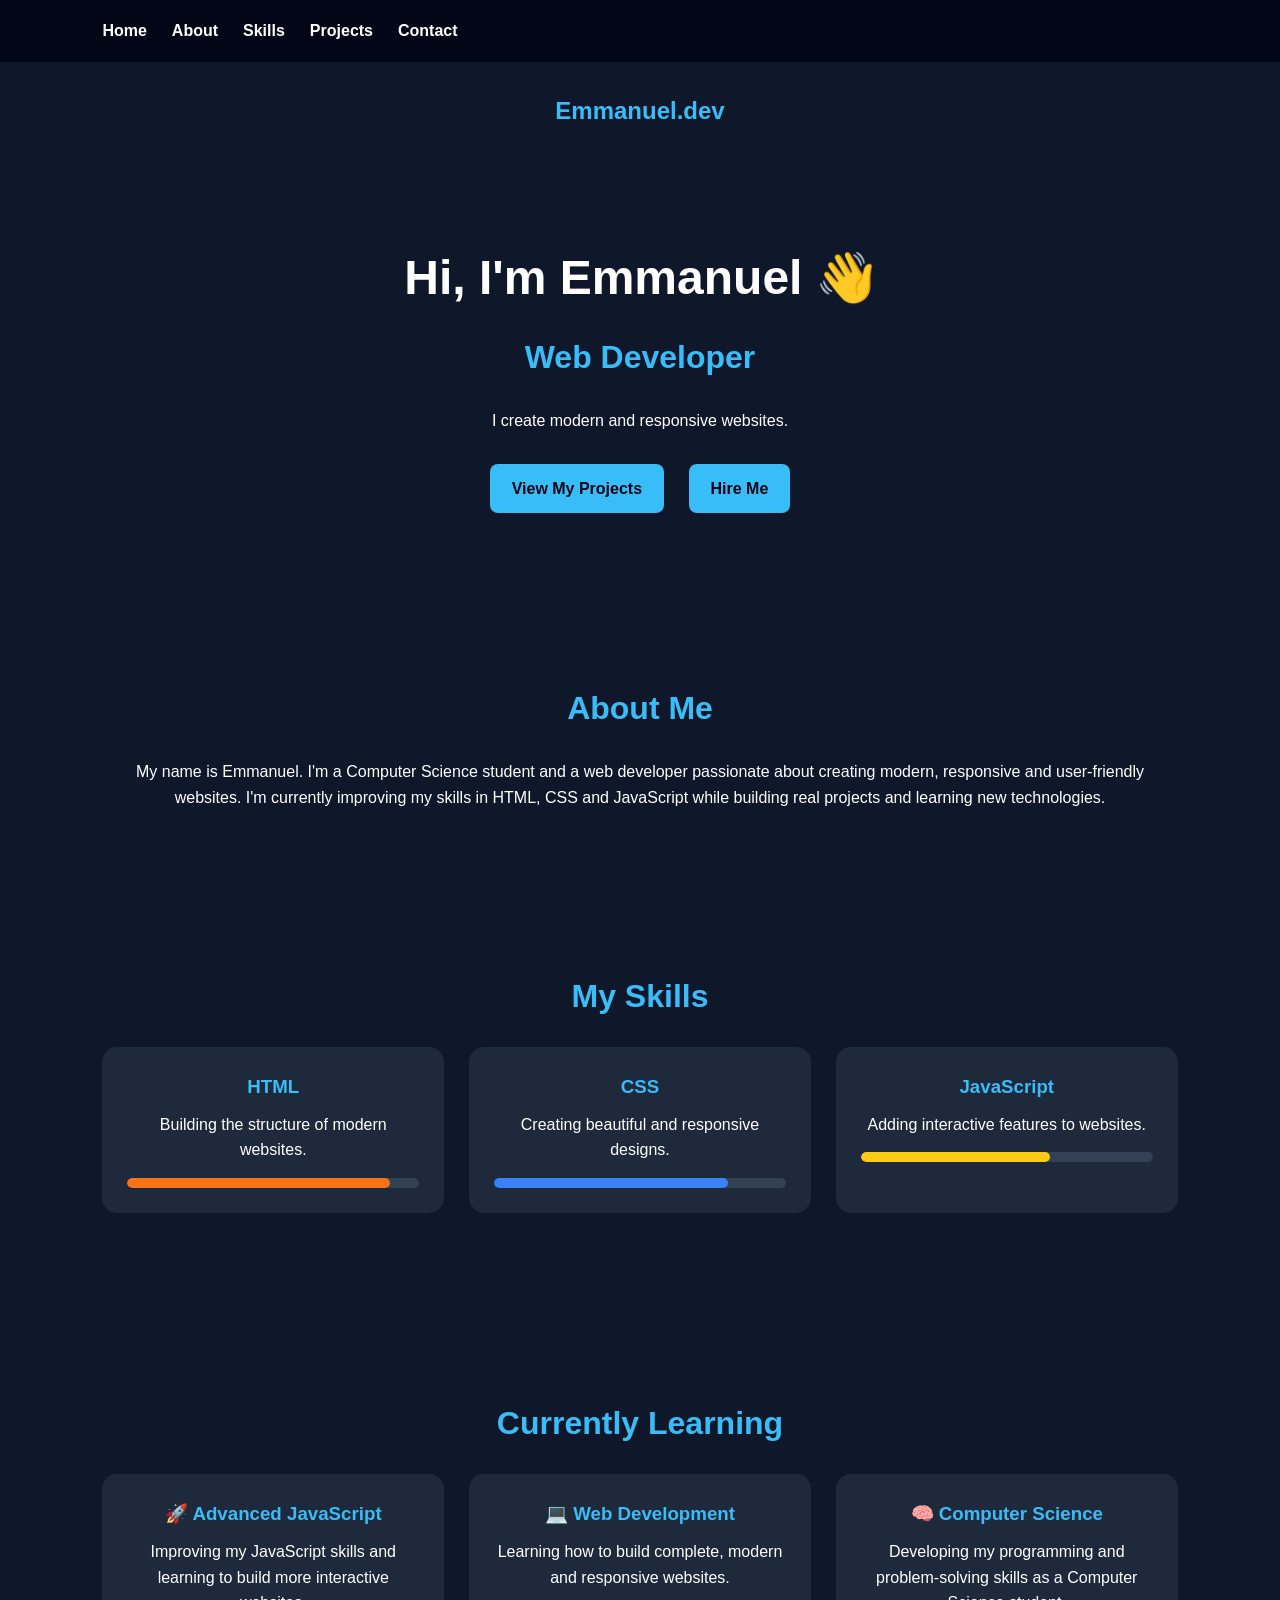
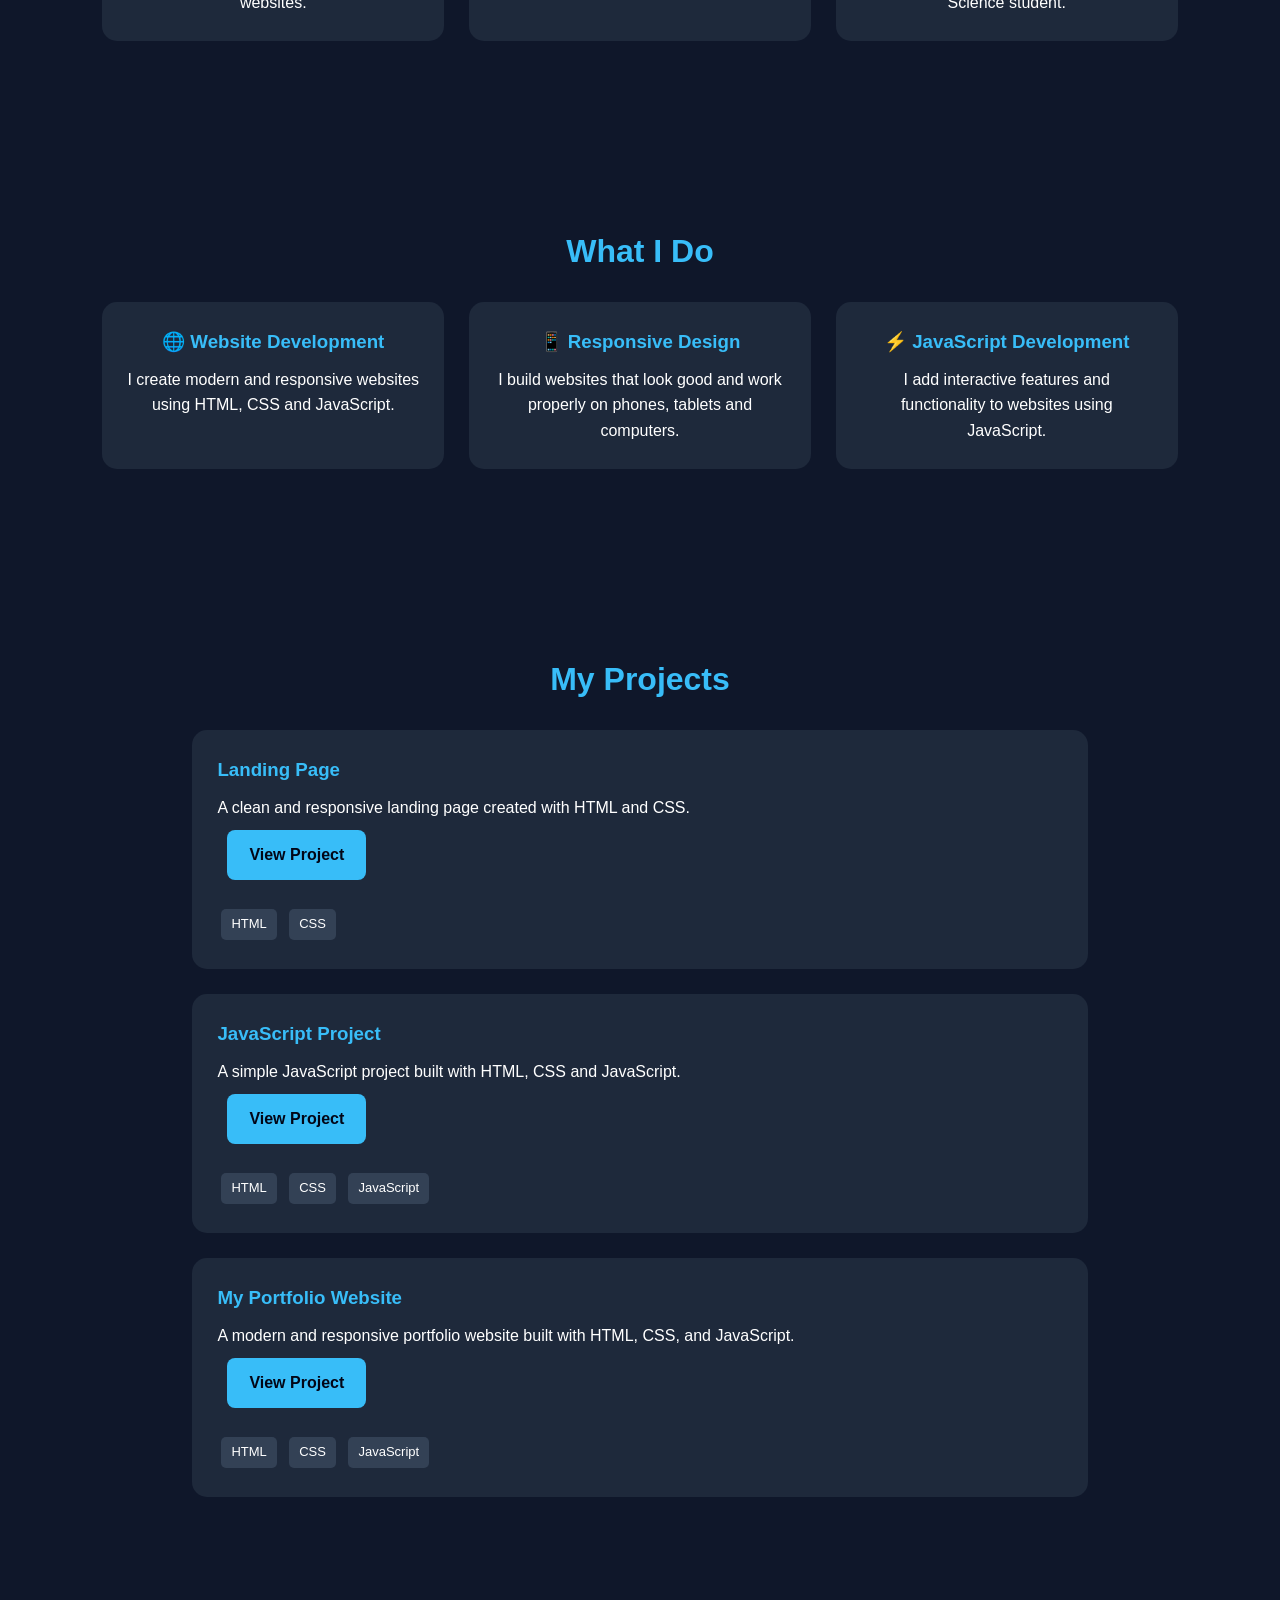
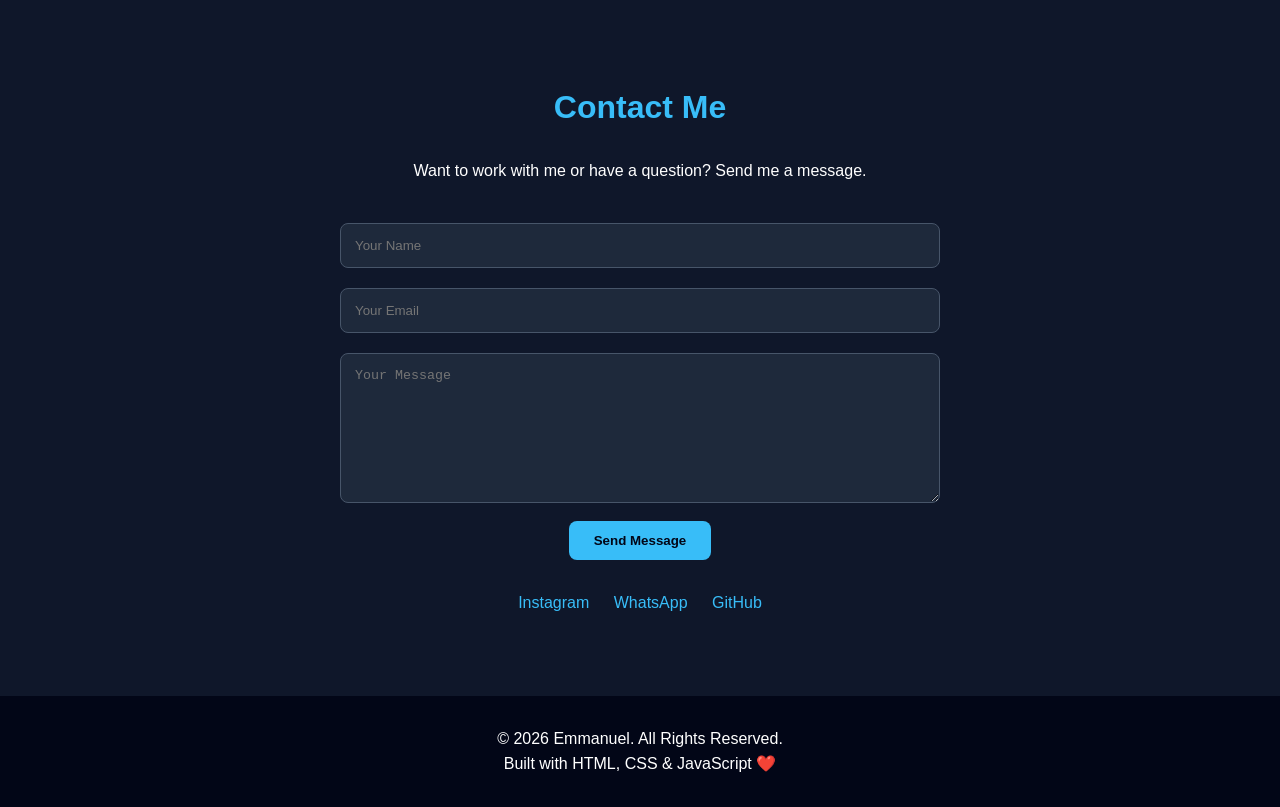
==== index.html @ 5bc32bb3 "Remove profile card from index.html Removed the profile card section from the portfolio." ====
<!DOCTYPE html>
<html lang="en">
<head>
    <meta charset="UTF-8">
    <meta name="viewport" content="width=device-width, initial-scale=1.0">

    <title>Emmanuel's Portfolio</title>

    <link rel="stylesheet" href="Style.css">
</head>

<body>

<nav>
    <button id="menuButton">☰</button>

    <div id="navLinks">
        <a href="#home">Home</a>
        <a href="#about">About</a>
        <a href="#skills">Skills</a>
        <a href="#projects">Projects</a>
        <a href="#contact">Contact</a>
    </div>
</nav>

<h2>Emmanuel.dev</h2>

<!-- Home Section -->
<section id="home">

    <h1>Hi, I'm Emmanuel 👋</h1>

    <h2 id="typing-text">Web Developer</h2>

    <p>
        I create modern and responsive websites.
    </p>

    <a href="#projects" class="button">View My Projects</a>
    <a href="#contact" class="button">Hire Me</a>

</section>

<!-- About Section -->
<section id="about">

    <h2>About Me</h2>

    <p>
        My name is Emmanuel. I'm a Computer Science student and a web developer
        passionate about creating modern, responsive and user-friendly websites.
        I'm currently improving my skills in HTML, CSS and JavaScript while
        building real projects and learning new technologies.
    </p>

</section>

<!-- Skills Section -->
<section id="skills">

    <h2>My Skills</h2>

    <div class="skills-container">

        <div class="skill-card">
            <h3>HTML</h3>
            <p>Building the structure of modern websites.</p>

            <div class="skill-bar">
                <div class="skill-progress html-progress"></div>
            </div>
        </div>

        <div class="skill-card">
            <h3>CSS</h3>
            <p>Creating beautiful and responsive designs.</p>

            <div class="skill-bar">
                <div class="skill-progress css-progress"></div>
            </div>
        </div>

        <div class="skill-card">
            <h3>JavaScript</h3>
            <p>Adding interactive features to websites.</p>

            <div class="skill-bar">
                <div class="skill-progress js-progress"></div>
            </div>
        </div>

    </div>

</section>

<!-- Currently Learning -->
<section id="learning">

    <h2>Currently Learning</h2>

    <div class="learning-container">

        <div class="learning-card">
            <h3>🚀 Advanced JavaScript</h3>
            <p>
                Improving my JavaScript skills and learning to build more
                interactive websites.
            </p>
        </div>

        <div class="learning-card">
            <h3>💻 Web Development</h3>
            <p>
                Learning how to build complete, modern and responsive websites.
            </p>
        </div>

        <div class="learning-card">
            <h3>🧠 Computer Science</h3>
            <p>
                Developing my programming and problem-solving skills as a
                Computer Science student.
            </p>
        </div>

    </div>

</section>

<!-- Services -->
<section id="services">

    <h2>What I Do</h2>

    <div class="services-container">

        <div class="service-card">
            <h3>🌐 Website Development</h3>
            <p>
                I create modern and responsive websites using HTML, CSS and JavaScript.
            </p>
        </div>

        <div class="service-card">
            <h3>📱 Responsive Design</h3>
            <p>
                I build websites that look good and work properly on phones,
                tablets and computers.
            </p>
        </div>

        <div class="service-card">
            <h3>⚡ JavaScript Development</h3>
            <p>
                I add interactive features and functionality to websites using JavaScript.
            </p>
        </div>

    </div>

</section>

<!-- Projects Section -->
<section id="projects">

    <h2>My Projects</h2>

    <div class="project-card">
        <h3>Landing Page</h3>

        <p>
            A clean and responsive landing page created with HTML and CSS.
        </p>

        <a href="landing-page.html" class="project-button">
            View Project
        </a>

        <div class="project-tags">
            <span>HTML</span>
            <span>CSS</span>
        </div>
    </div>

    <div class="project-card">

        <h3>JavaScript Project</h3>

        <p>
            A simple JavaScript project built with HTML, CSS and JavaScript.
        </p>

        <a href="javascript-project.html" class="project-button">
            View Project
        </a>

        <div class="project-tags">
            <span>HTML</span>
            <span>CSS</span>
            <span>JavaScript</span>
        </div>

    </div>

    <div class="project-card">

        <h3>My Portfolio Website</h3>

        <p>
            A modern and responsive portfolio website built with HTML,
            CSS, and JavaScript.
        </p>

        <a href="index.html" class="project-button">
            View Project
        </a>

        <div class="project-tags">
            <span>HTML</span>
            <span>CSS</span>
            <span>JavaScript</span>
        </div>

    </div>

</section>

<!-- Contact Section -->
<section id="contact">

    <h2>Contact Me</h2>

    <p>
        Want to work with me or have a question? Send me a message.
    </p>

    <form
        id="contactForm"
        action="https://formsubmit.co/emmanuelodedokun984@gmail.com"
        method="POST"
    >

        <input
            type="hidden"
            name="_subject"
            value="New Portfolio Contact Message"
        >

        <input
            type="text"
            name="name"
            placeholder="Your Name"
            required
        >

        <input
            type="email"
            name="email"
            placeholder="Your Email"
            required
        >

        <textarea
            name="message"
            placeholder="Your Message"
            required
        ></textarea>

        <button type="submit">
            Send Message
        </button>

    </form>

    <div class="social-links">

        <a href="https://instagram.com/emmanuel123" target="_blank">
            Instagram
        </a>

        <a href="https://wa.me/2348109824929" target="_blank">
            WhatsApp
        </a>

        <a href="https://github.com/emmanuel123" target="_blank">
            GitHub
        </a>

    </div>

</section>

<script src="script.js"></script>

<footer>

    <p>© 2026 Emmanuel. All Rights Reserved.</p>

    <p>
        Built with HTML, CSS & JavaScript ❤️
    </p>

</footer>

<button id="backToTop">↑</button>

</body>
</html>
---- Style.css ----
* {
    margin: 0;
    padding: 0;
    box-sizing: border-box;
}

html {
    scroll-behavior: smooth;
}

body {
    font-family: Arial, sans-serif;
    background: #0f172a;
    color: white;
    line-height: 1.6;
}

nav {
    position: sticky;
    top: 0;
    z-index: 1000;
    display: flex;
    justify-content: space-between;
    align-items: center;
    padding: 18px 8%;
    background: #020617;
}

nav h2 {
    color: #38bdf8;
}

#menuButton {
    display: none;
    background: none;
    border: none;
    color: white;
    font-size: 28px;
}

#navLinks {
    display: flex;
    gap: 25px;
}

#navLinks a {
    color: white;
    text-decoration: none;
    font-weight: bold;
}

#navLinks a:hover {
    color: #38bdf8;
}

body > h2 {
    text-align: center;
    padding: 30px;
    color: #38bdf8;
}

section {
    padding: 80px 8%;
    text-align: center;
}

section h2 {
    font-size: 32px;
    margin-bottom: 25px;
    color: #38bdf8;
}

#home h1 {
    font-size: 48px;
    margin-bottom: 15px;
}

#typing-text {
    color: #38bdf8;
}

#home p {
    margin: 20px 0;
}

.button,
.project-button {
    display: inline-block;
    margin: 10px;
    padding: 12px 22px;
    background: #38bdf8;
    color: #020617;
    text-decoration: none;
    border-radius: 8px;
    font-weight: bold;
}

.button:hover,
.project-button:hover {
    transform: translateY(-2px);
}

.profile-card {
    max-width: 400px;
    margin: 40px auto;
    padding: 25px;
    background: #1e293b;
    border-radius: 15px;
}

.profile-card img {
    width: 150px;
    height: 150px;
    object-fit: cover;
    border-radius: 50%;
    margin-bottom: 15px;
}

.skills-container,
.learning-container,
.services-container {
    display: grid;
    grid-template-columns: repeat(3, 1fr);
    gap: 25px;
    max-width: 1100px;
    margin: auto;
}

.skill-card,
.learning-card,
.service-card,
.project-card {
    background: #1e293b;
    padding: 25px;
    border-radius: 15px;
    margin-bottom: 25px;
}

.skill-card h3,
.learning-card h3,
.service-card h3,
.project-card h3 {
    color: #38bdf8;
    margin-bottom: 10px;
}

.skill-bar {
    height: 10px;
    background: #334155;
    border-radius: 10px;
    margin-top: 15px;
    overflow: hidden;
}

.skill-progress {
    height: 100%;
    border-radius: 10px;
}

.html-progress {
    width: 90%;
    background: #f97316;
}

.css-progress {
    width: 80%;
    background: #3b82f6;
}

.js-progress {
    width: 65%;
    background: #facc15;
}

#projects {
    max-width: 1100px;
    margin: auto;
}

.project-card {
    text-align: left;
}

.project-tags {
    margin-top: 15px;
}

.project-tags span {
    display: inline-block;
    padding: 5px 10px;
    margin: 4px;
    background: #334155;
    border-radius: 5px;
    font-size: 13px;
}

#contact form {
    max-width: 600px;
    margin: 30px auto;
}

#contact input,
#contact textarea {
    width: 100%;
    padding: 14px;
    margin: 10px 0;
    border: 1px solid #475569;
    border-radius: 8px;
    background: #1e293b;
    color: white;
}

#contact textarea {
    min-height: 150px;
    resize: vertical;
}

#contact button {
    padding: 12px 25px;
    border: none;
    border-radius: 8px;
    background: #38bdf8;
    color: #020617;
    font-weight: bold;
}

.social-links {
    margin-top: 25px;
}

.social-links a {
    color: #38bdf8;
    margin: 10px;
    text-decoration: none;
}

footer {
    text-align: center;
    padding: 30px;
    background: #020617;
}

#backToTop {
    position: fixed;
    right: 20px;
    bottom: 20px;
    display: none;
    padding: 12px 16px;
    border: none;
    border-radius: 50%;
    background: #38bdf8;
    color: #020617;
    font-size: 20px;
}

@media (max-width: 768px) {

    #menuButton {
        display: block;
    }

    #navLinks {
        display: none;
        position: absolute;
        top: 70px;
        left: 0;
        width: 100%;
        flex-direction: column;
        text-align: center;
        background: #020617;
        padding: 20px;
    }

    #navLinks.active {
        display: flex;
    }

    #home h1 {
        font-size: 36px;
    }

    .skills-container,
    .learning-container,
    .services-container {
        grid-template-columns: 1fr;
    }

    section {
        padding: 60px 5%;
    }
}
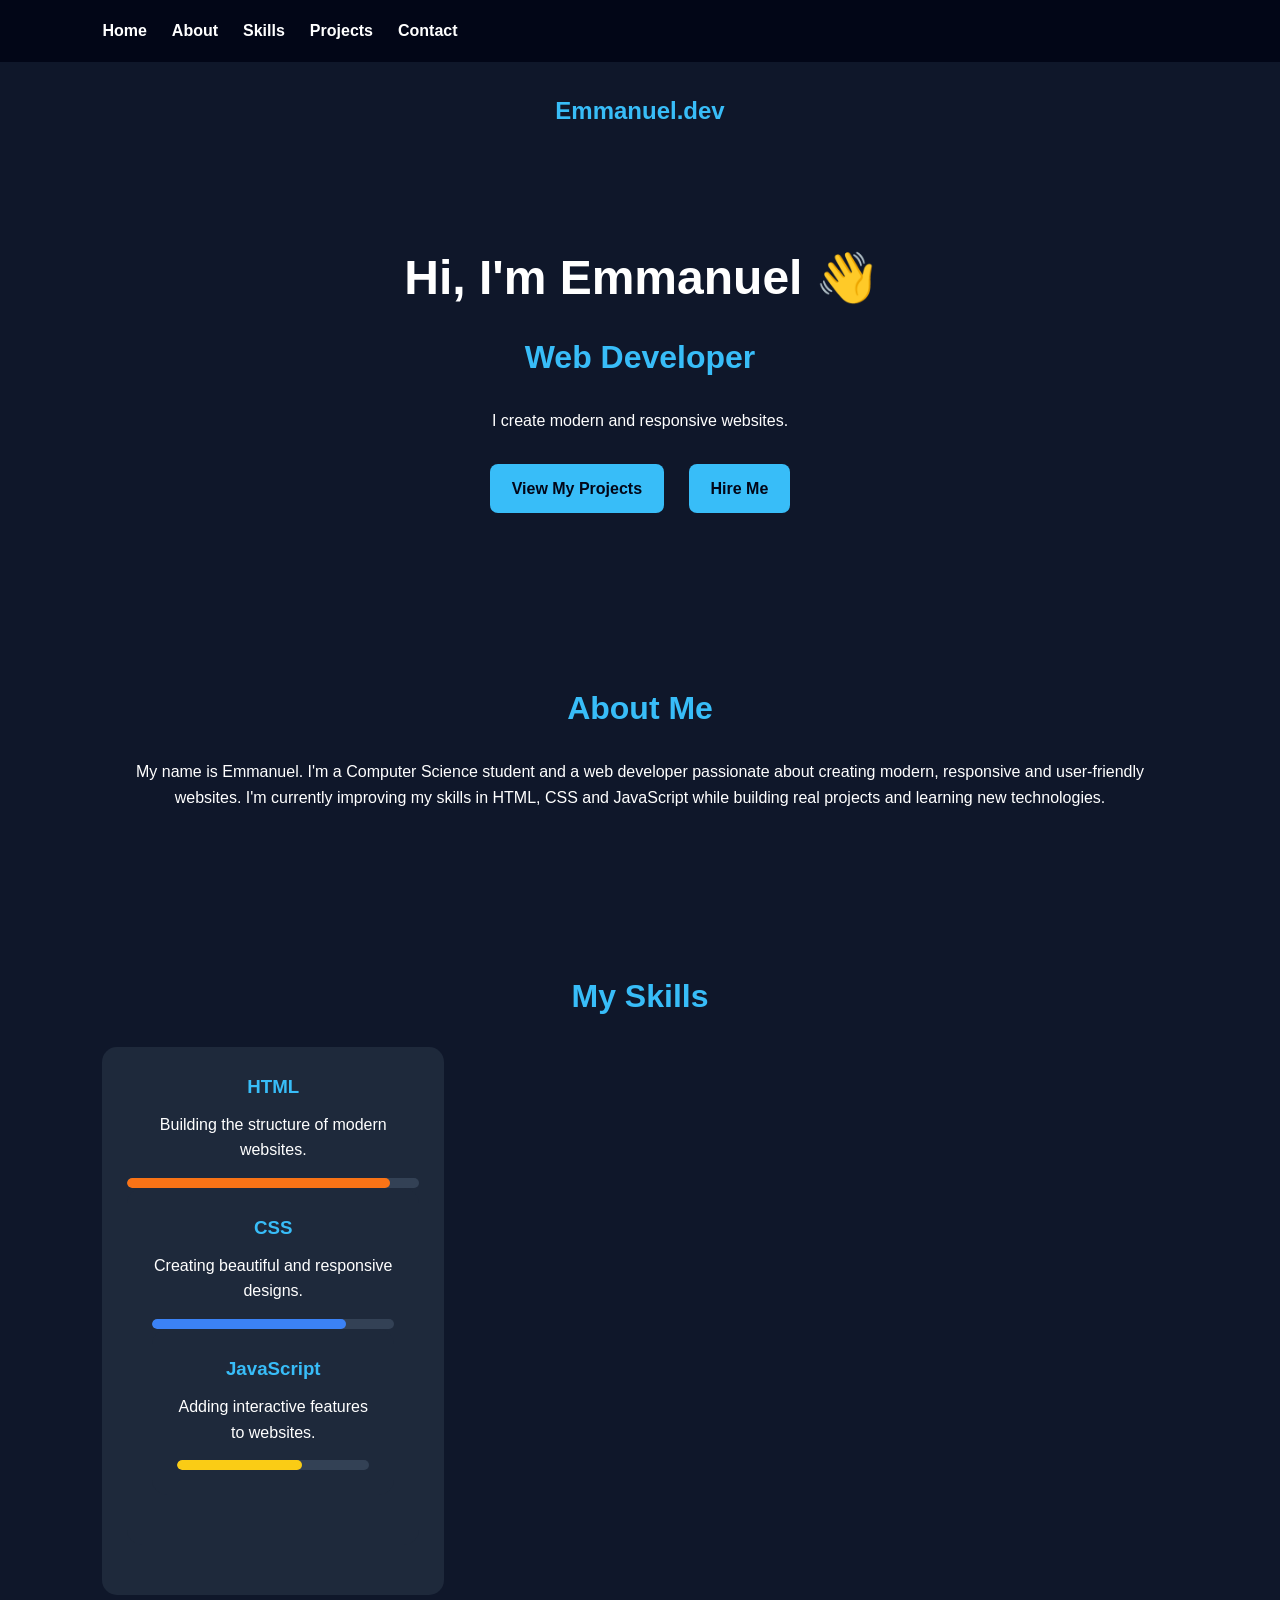
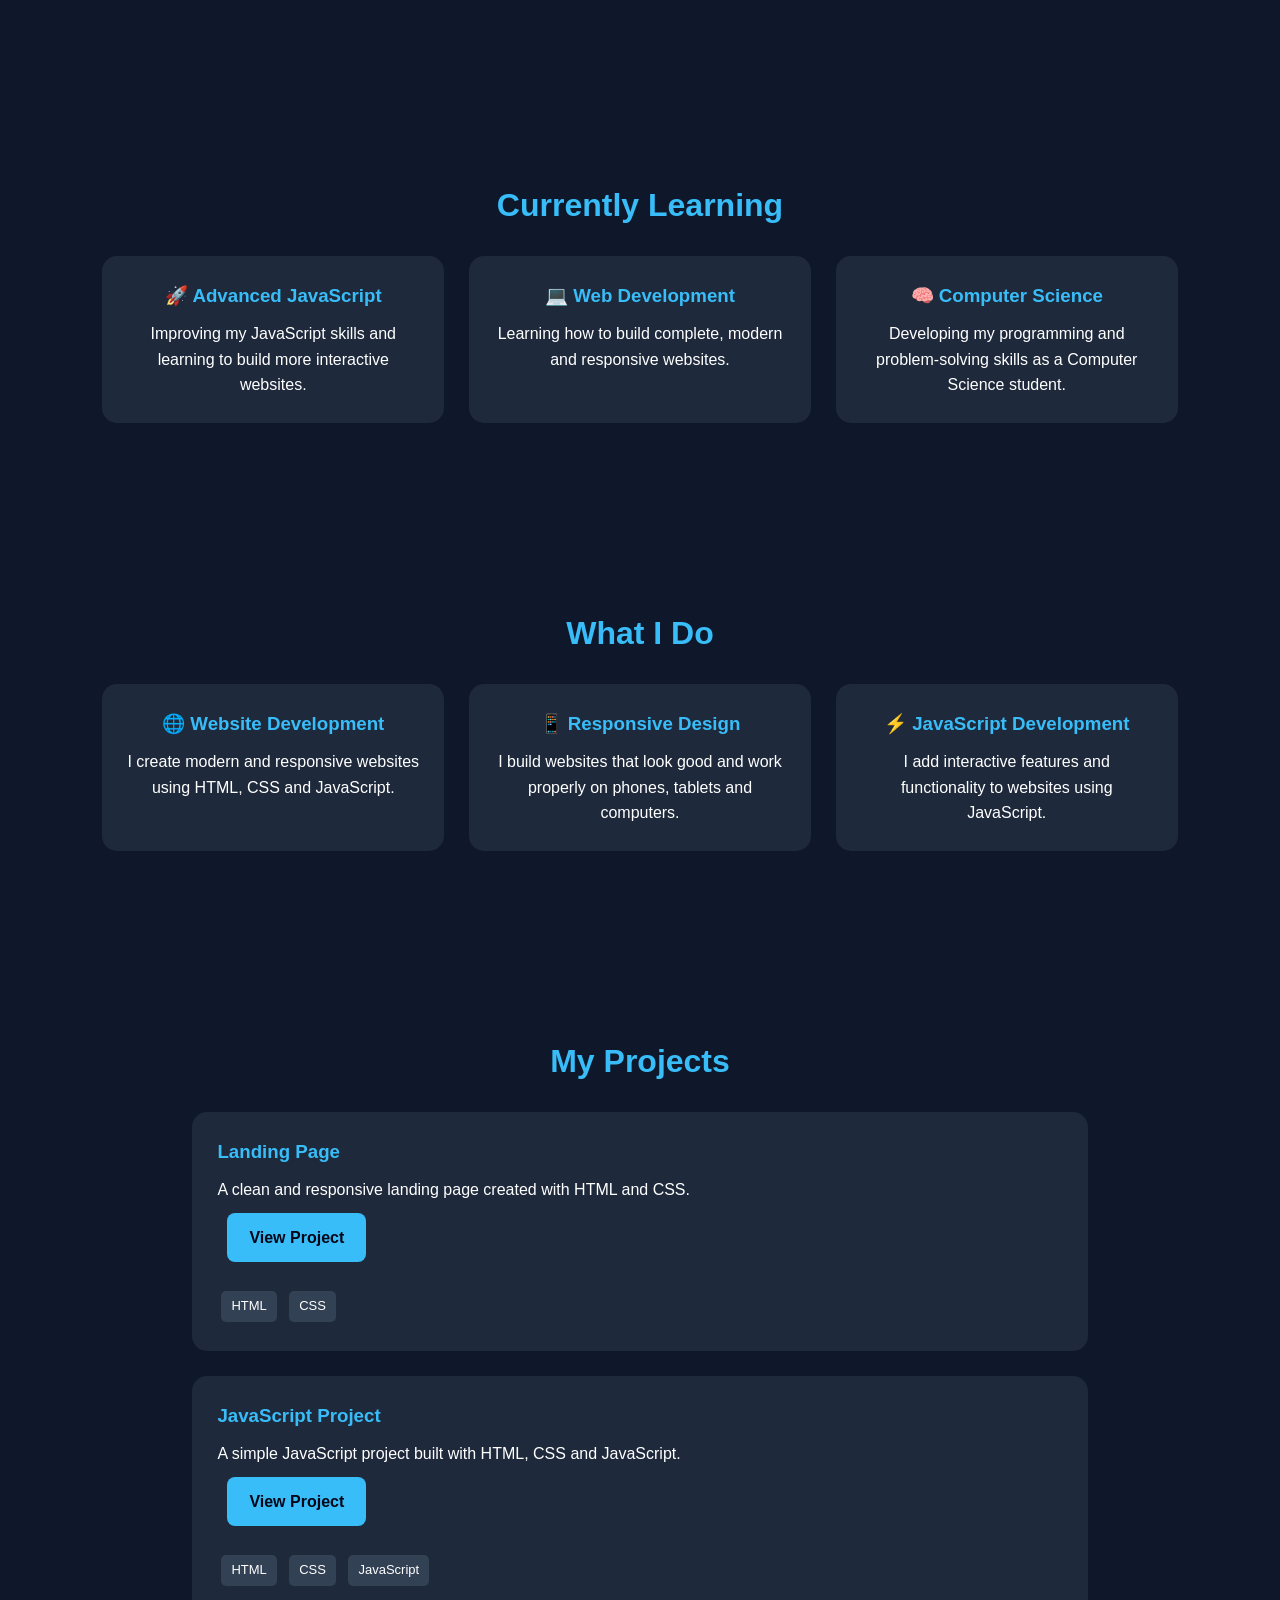
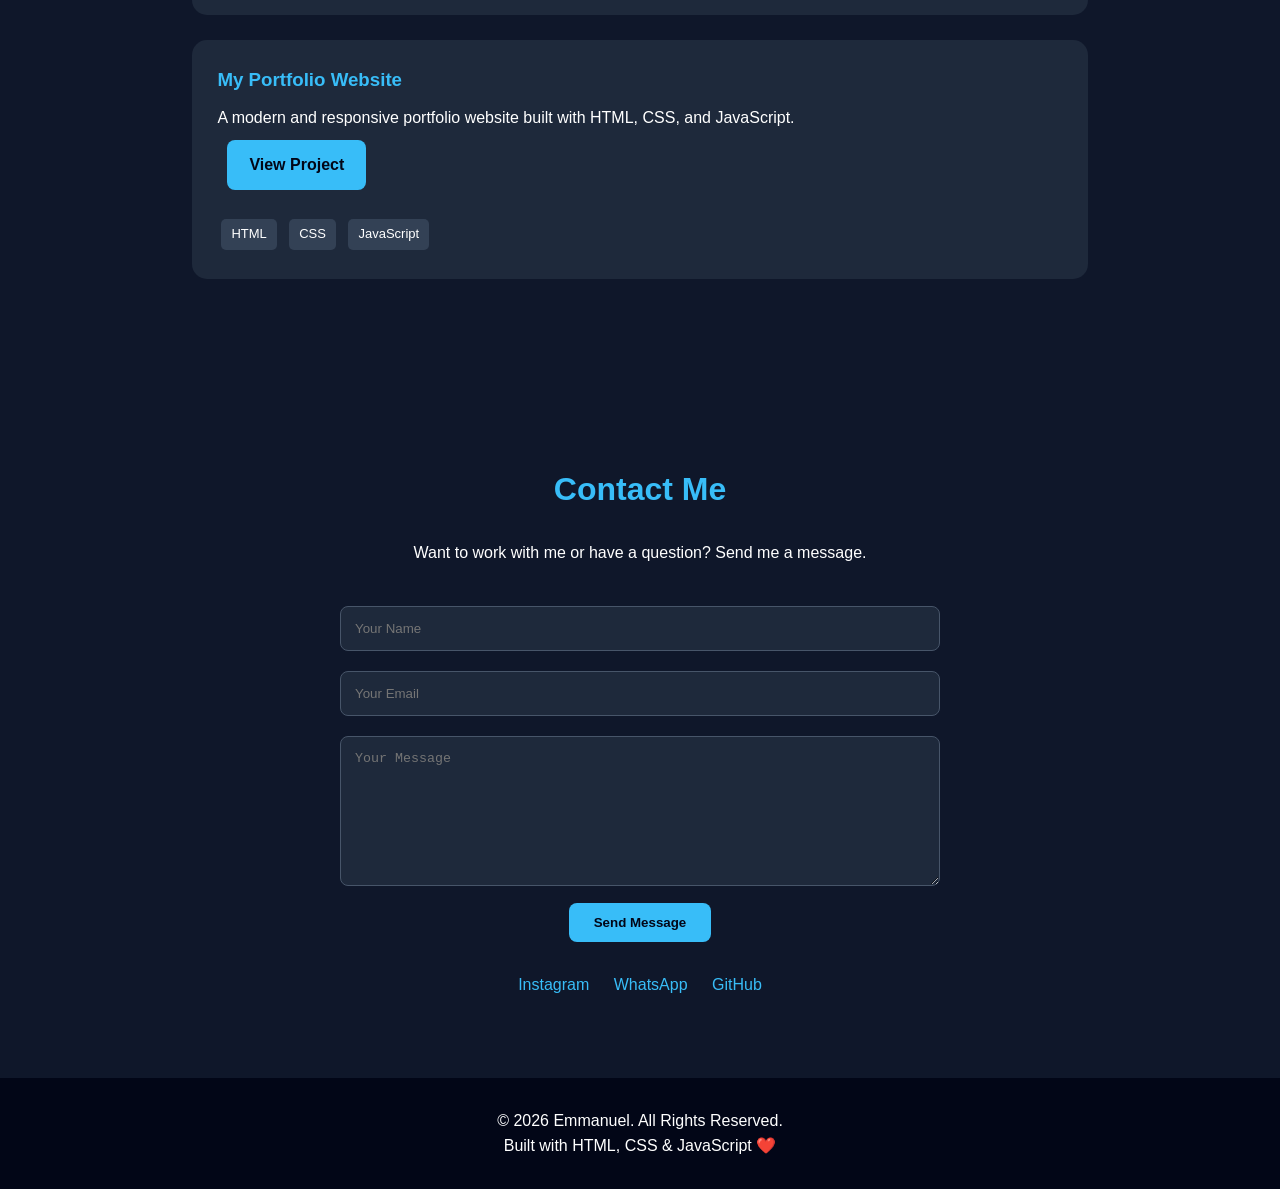
==== commit 11311c96: "Clean up unused closing div tags in index.html Removed unnecessary closing div tags for skill bars." ====
--- a/index.html
+++ b/index.html
@@ -68,7 +68,7 @@
 
             <div class="skill-bar">
                 <div class="skill-progress html-progress"></div>
-            </div>
+            
         </div>
 
         <div class="skill-card">
@@ -78,7 +78,6 @@
             <div class="skill-bar">
                 <div class="skill-progress css-progress"></div>
             </div>
-        </div>
 
         <div class="skill-card">
             <h3>JavaScript</h3>
@@ -86,10 +85,7 @@
 
             <div class="skill-bar">
                 <div class="skill-progress js-progress"></div>
-            </div>
-        </div>
-
-    </div>
+            
 
 </section>
 
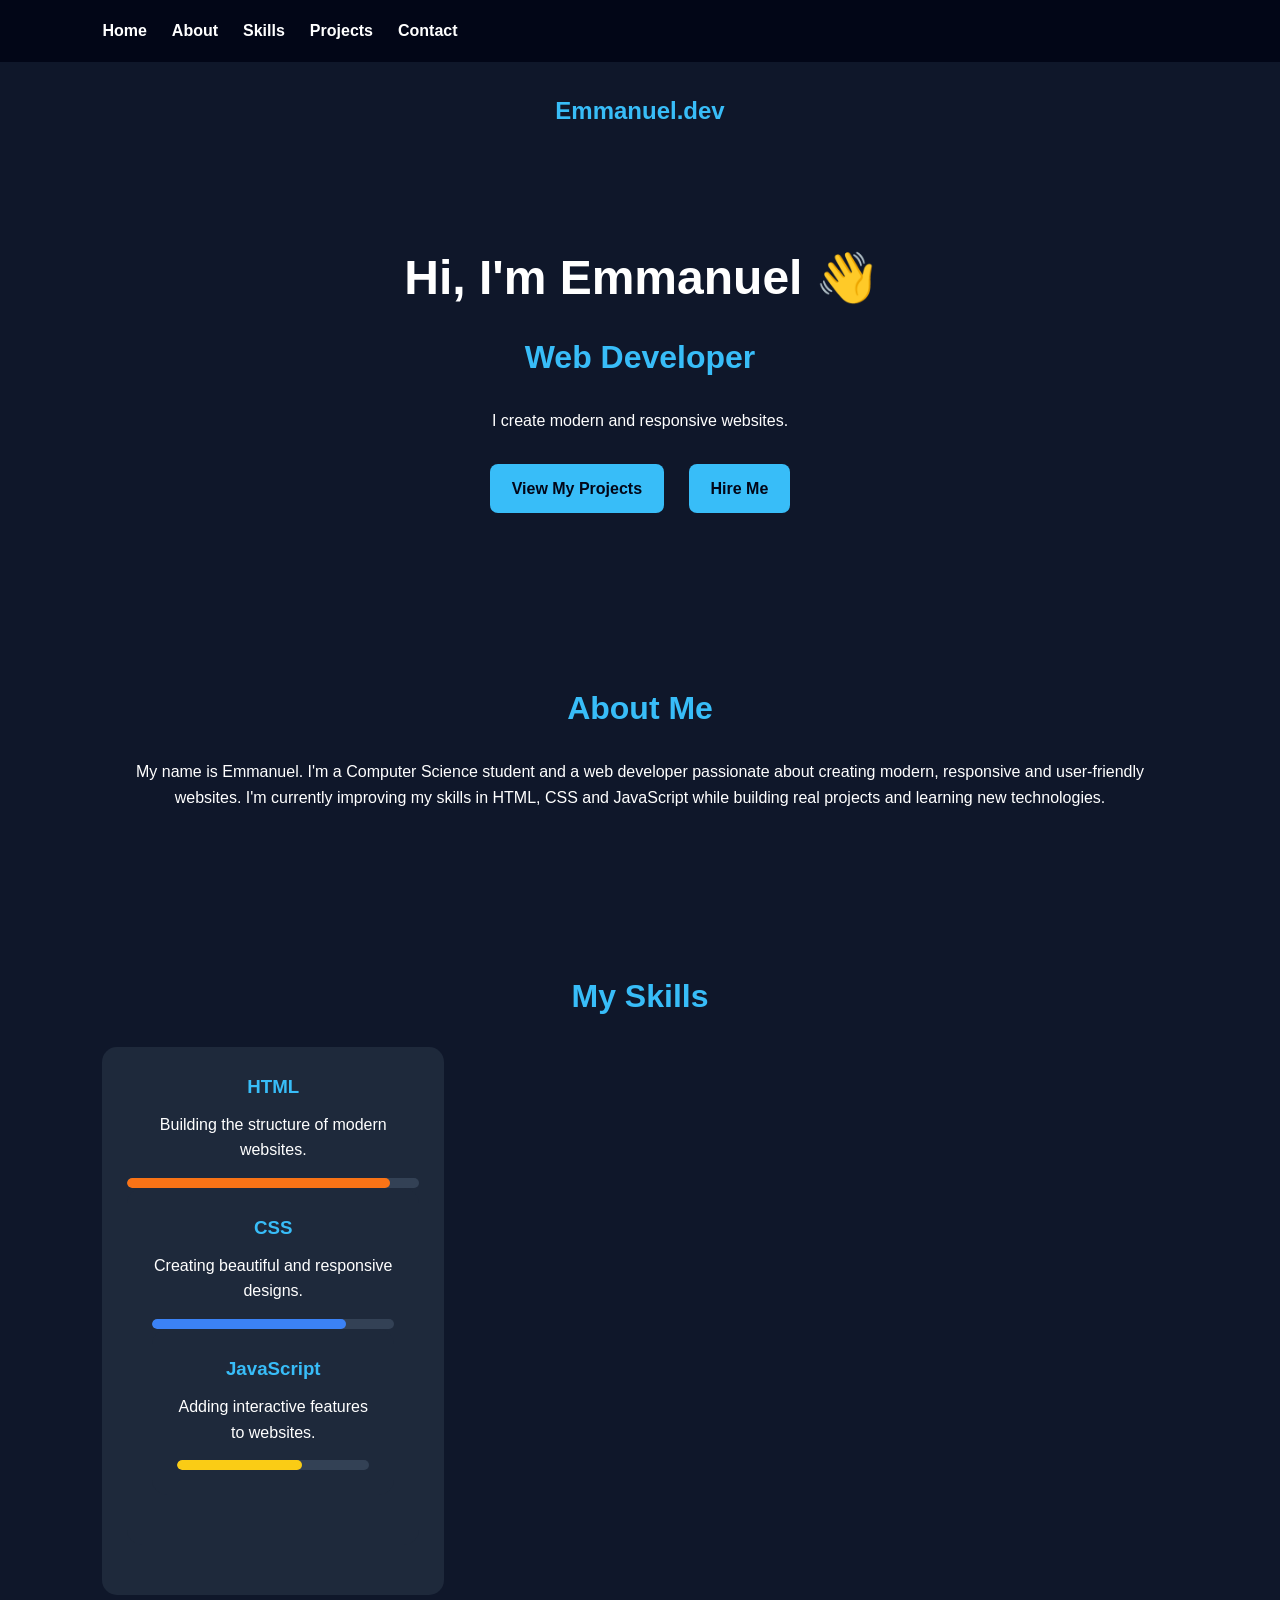
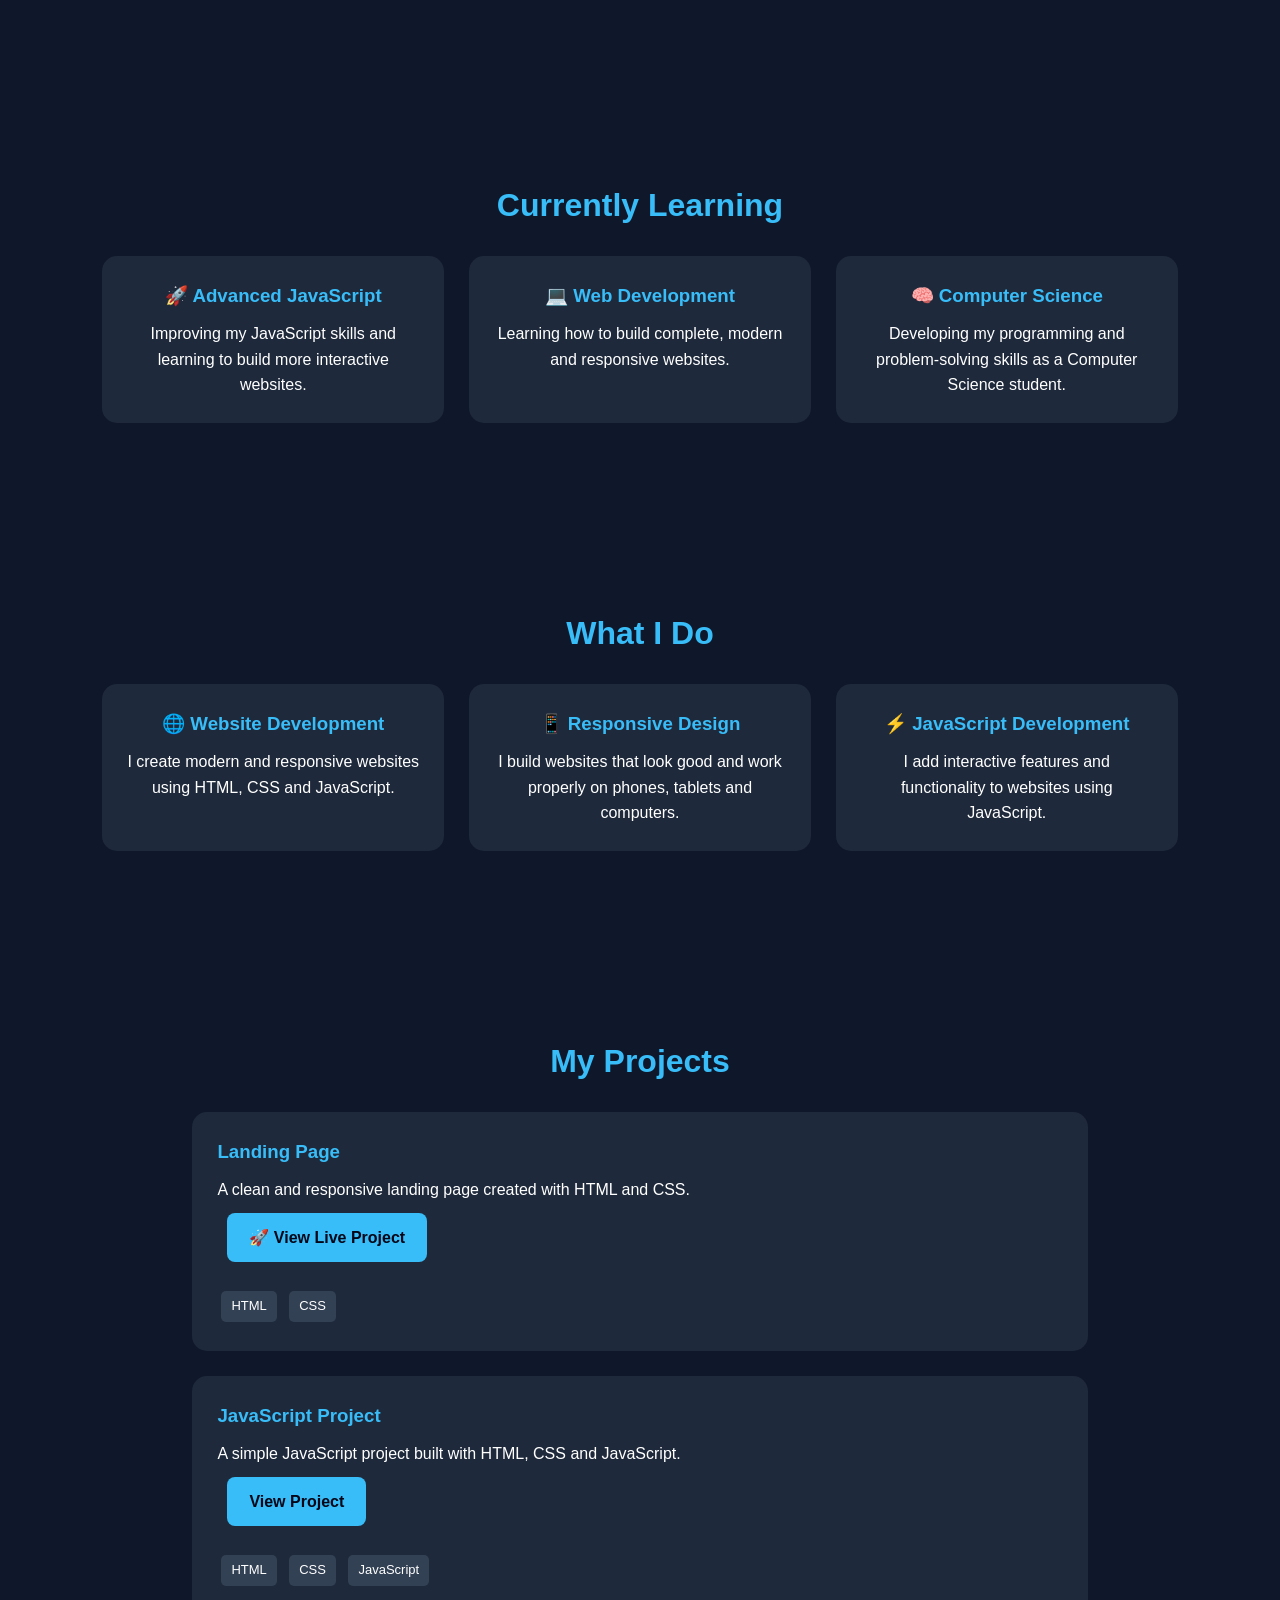
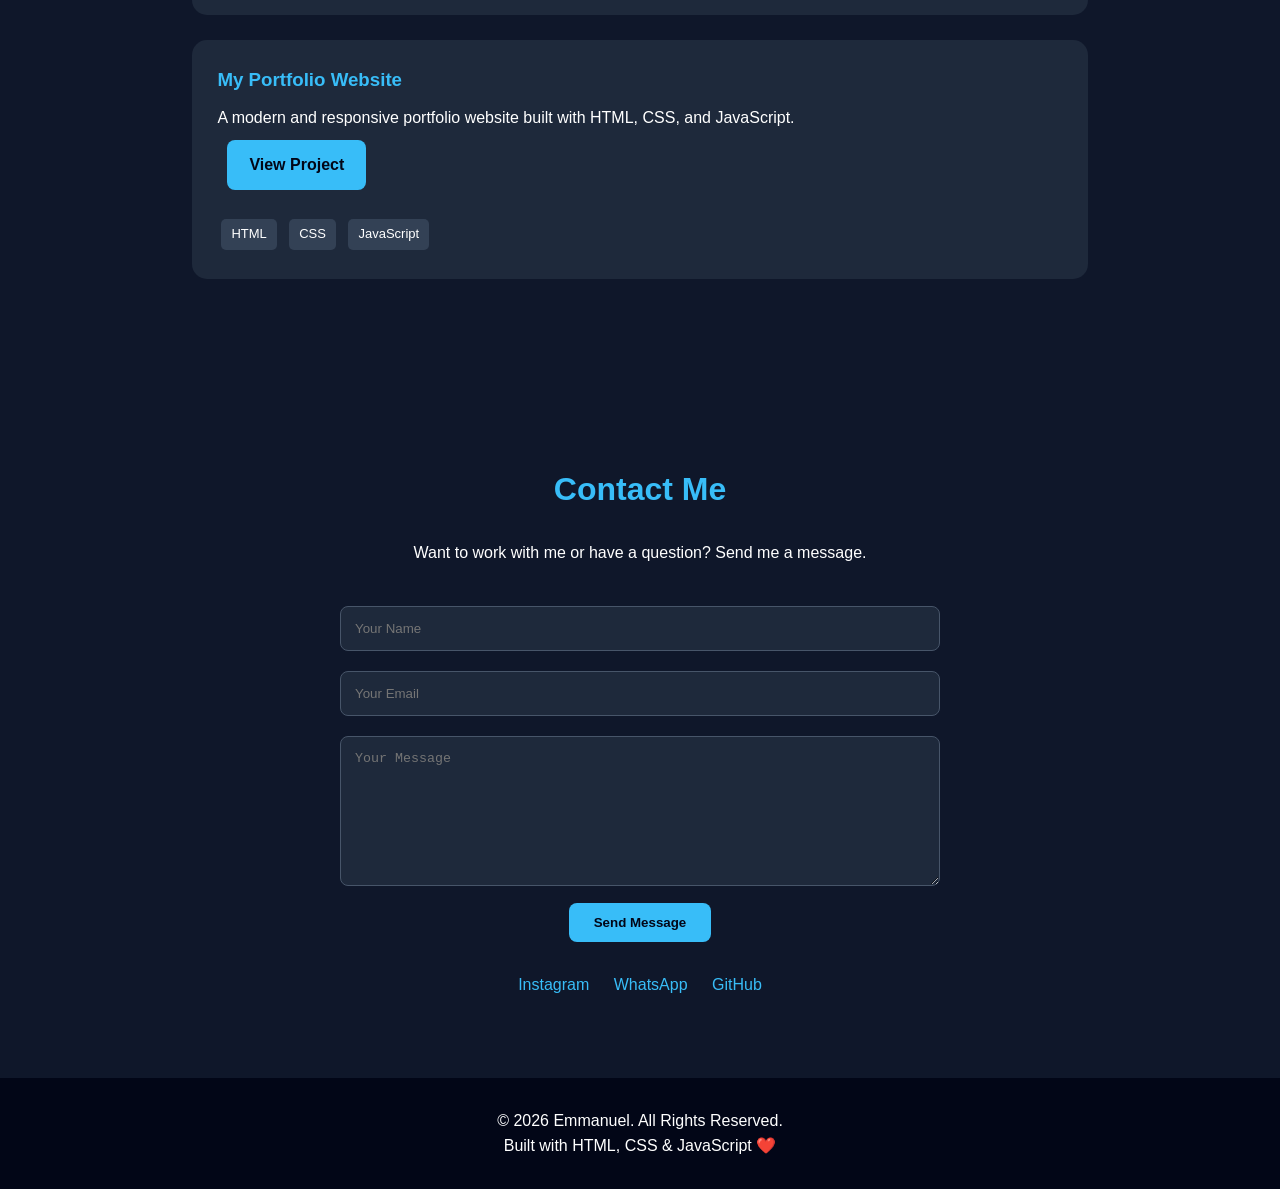
==== commit a2aeba2e: "Update index.html" ====
--- a/index.html
+++ b/index.html
@@ -168,9 +168,7 @@
             A clean and responsive landing page created with HTML and CSS.
         </p>
 
-        <a href="landing-page.html" class="project-button">
-            View Project
-        </a>
+        <a href="landing-page.html" class="project-button">🚀 View Live Project</a>
 
         <div class="project-tags">
             <span>HTML</span>
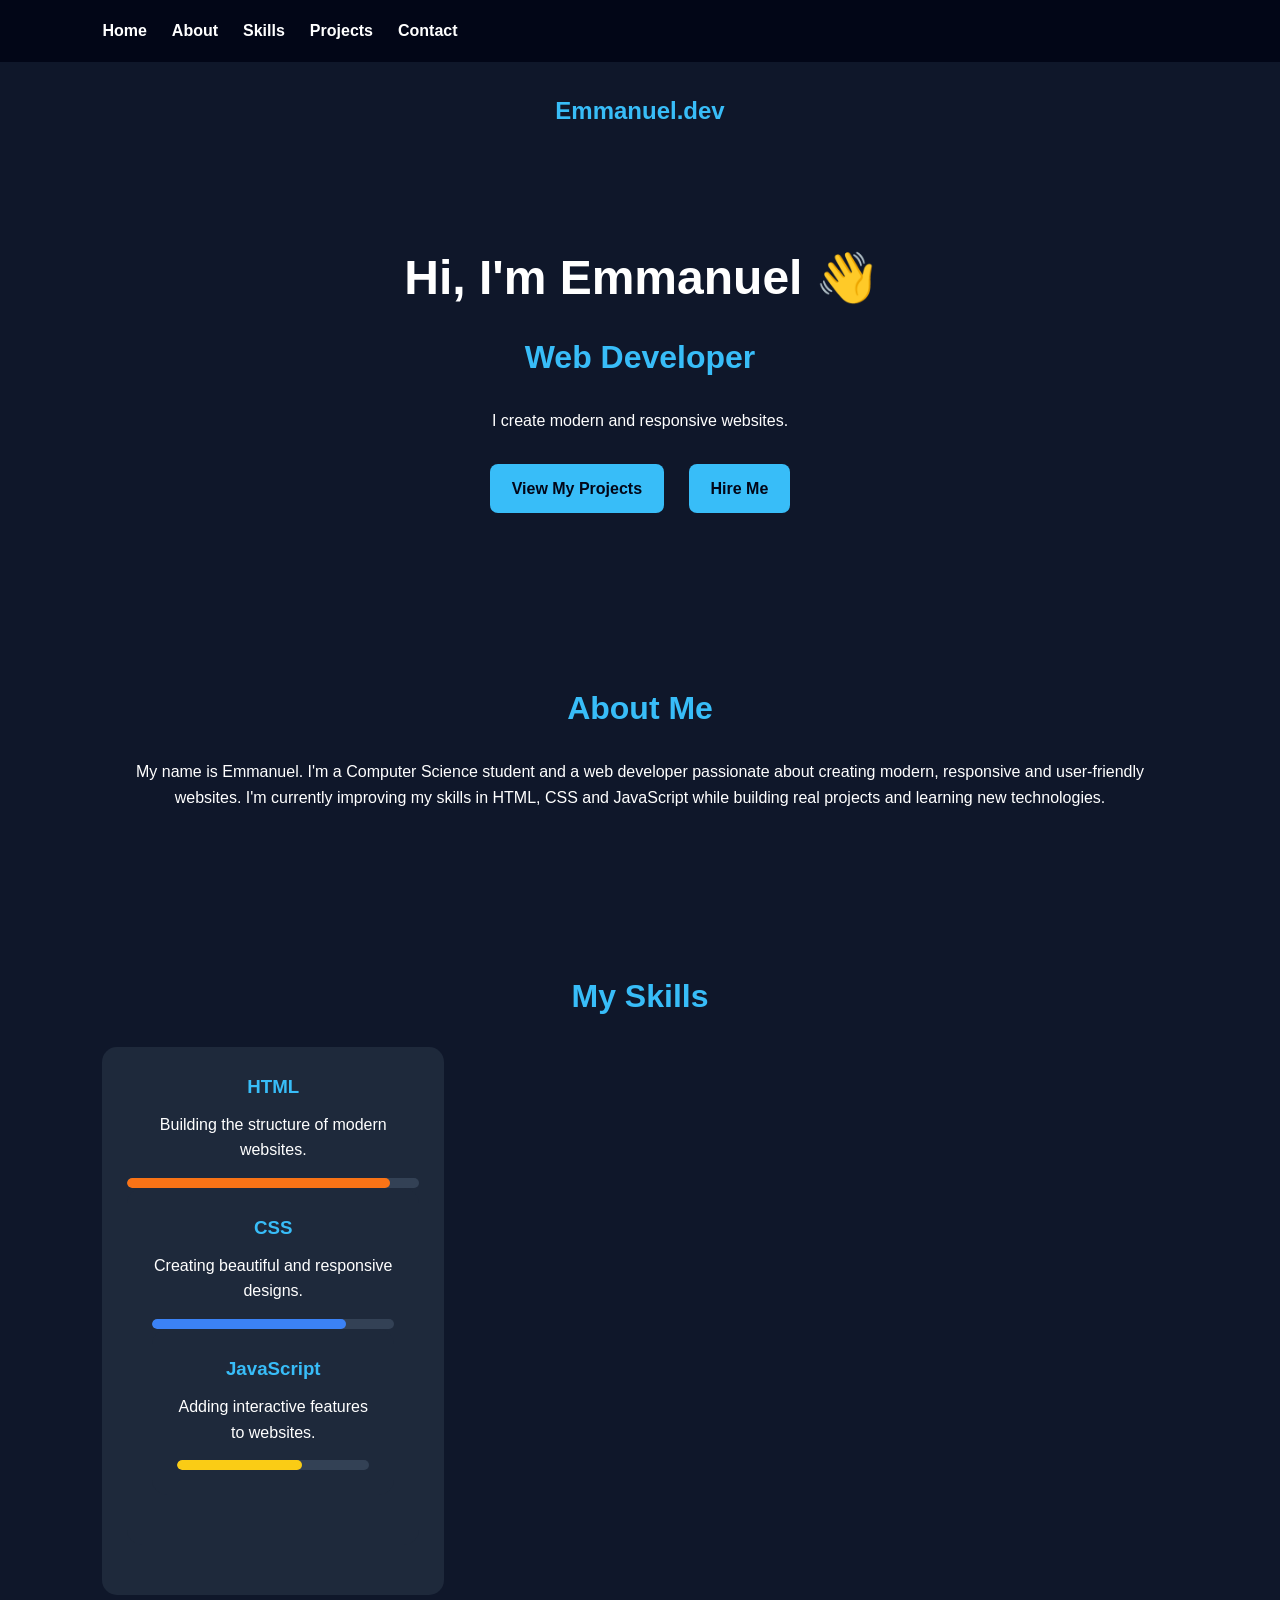
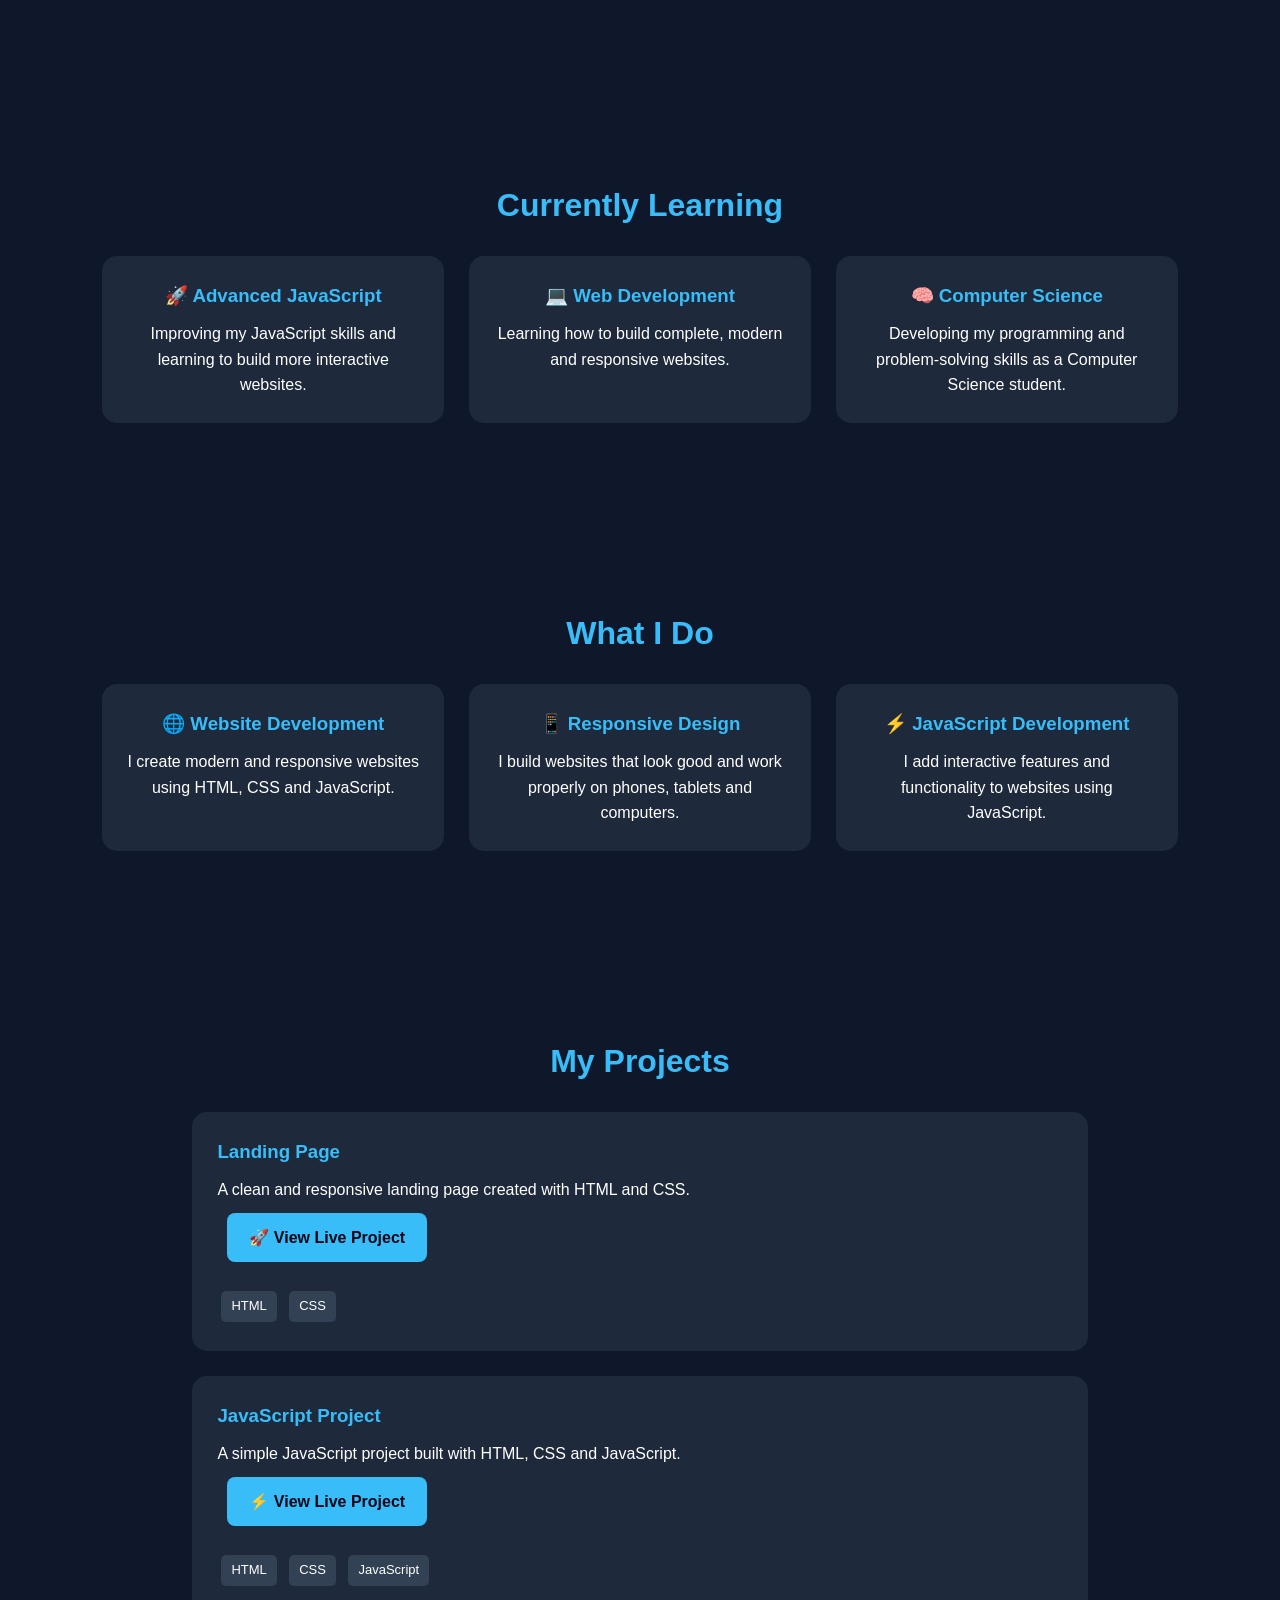
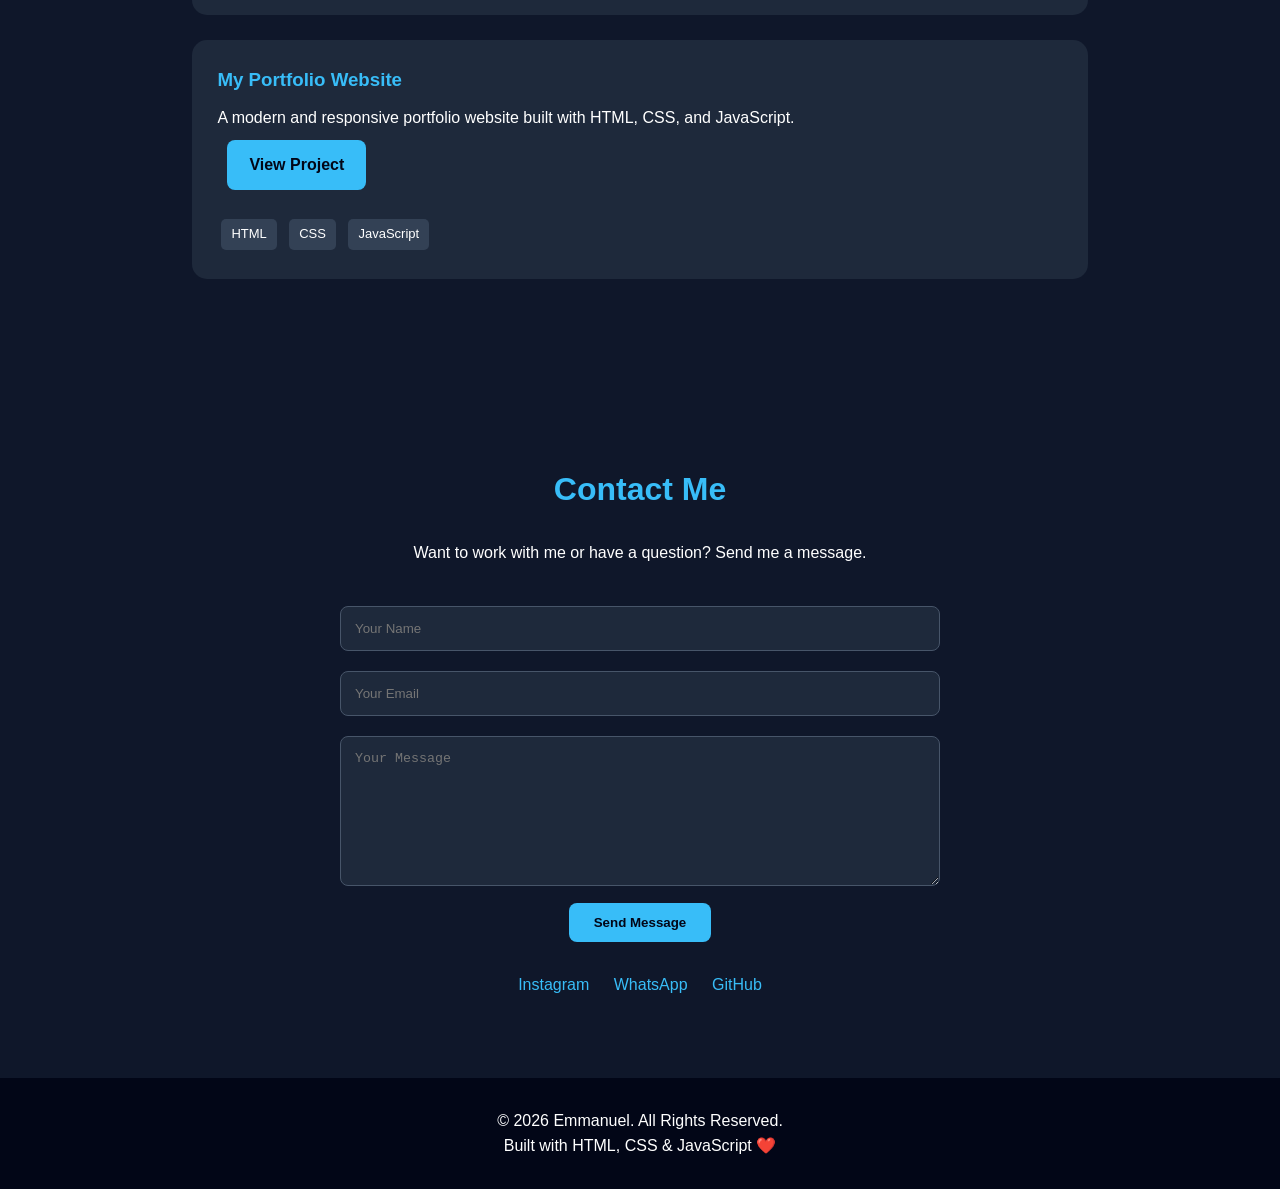
==== commit a7a75fdc: "Update index.html" ====
--- a/index.html
+++ b/index.html
@@ -184,9 +184,7 @@
             A simple JavaScript project built with HTML, CSS and JavaScript.
         </p>
 
-        <a href="javascript-project.html" class="project-button">
-            View Project
-        </a>
+        <a href="javascript-project.html" class="project-button">⚡ View Live Project</a>
 
         <div class="project-tags">
             <span>HTML</span>
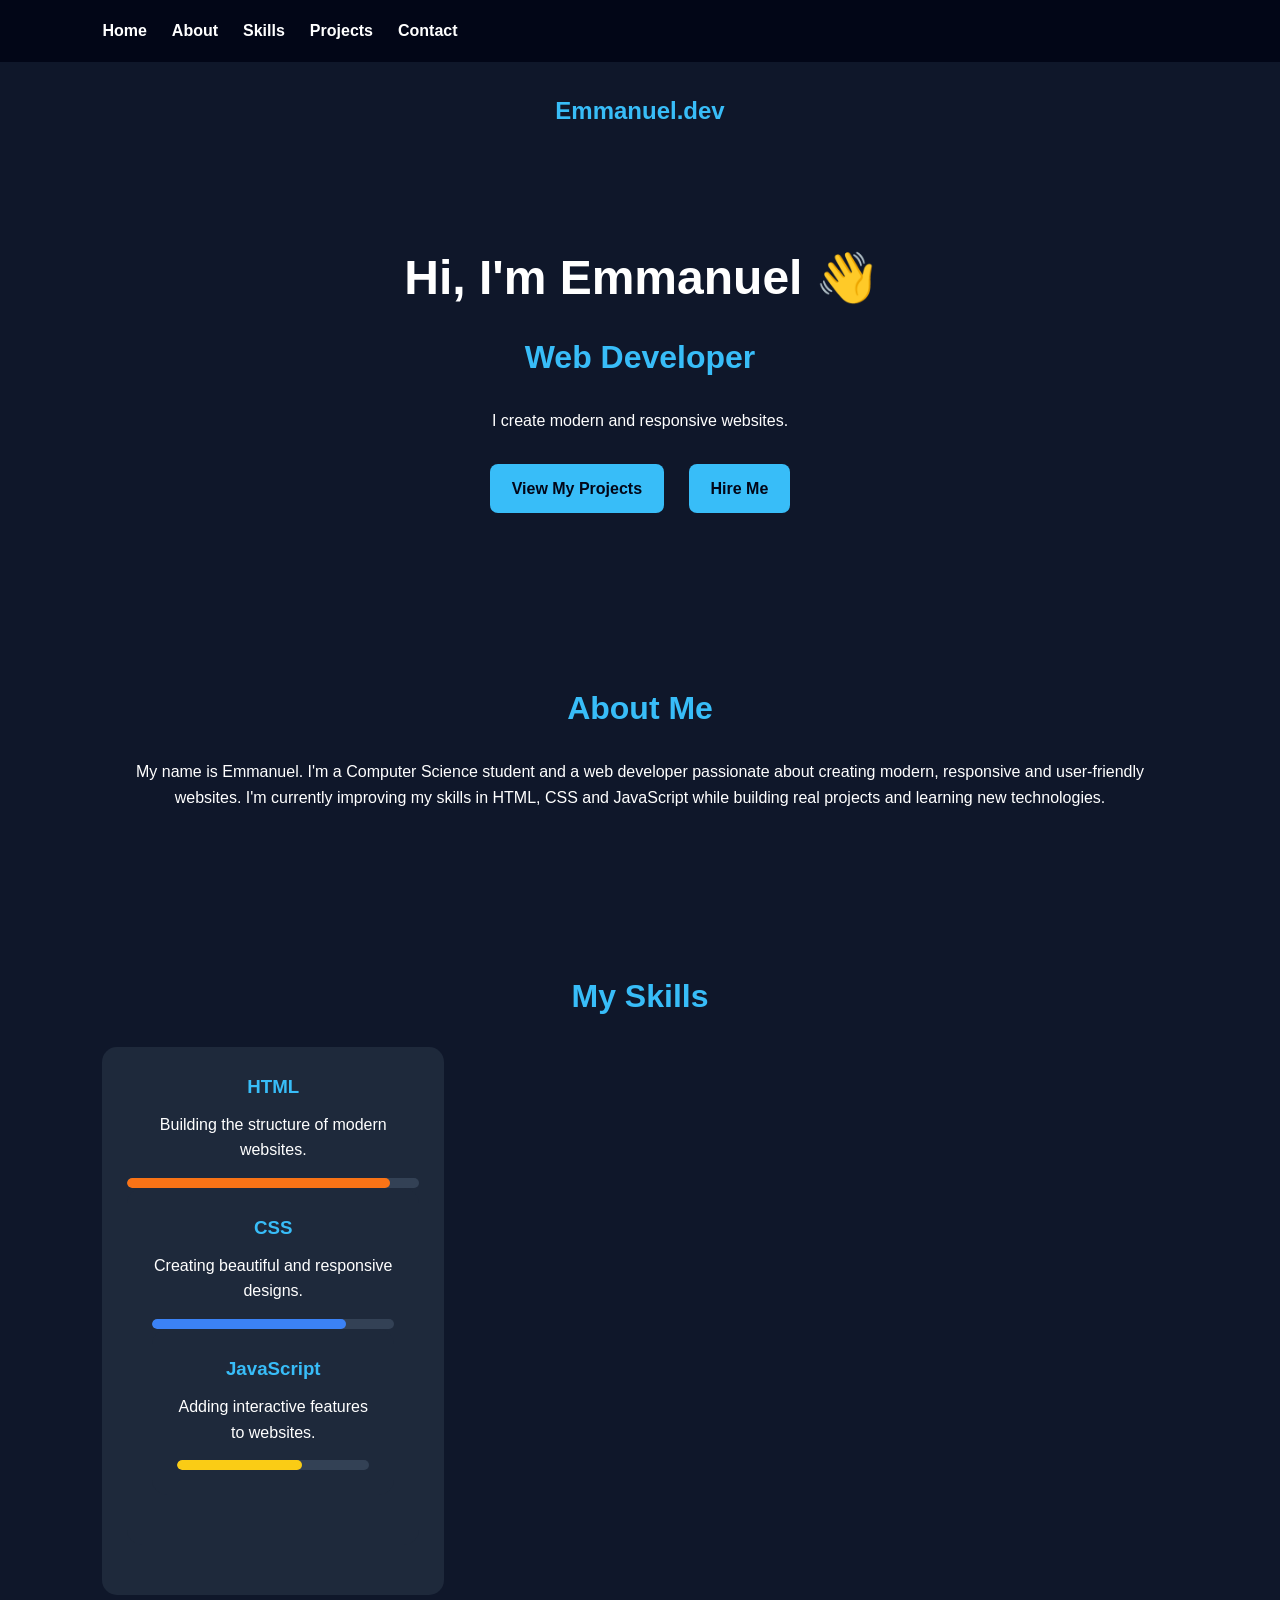
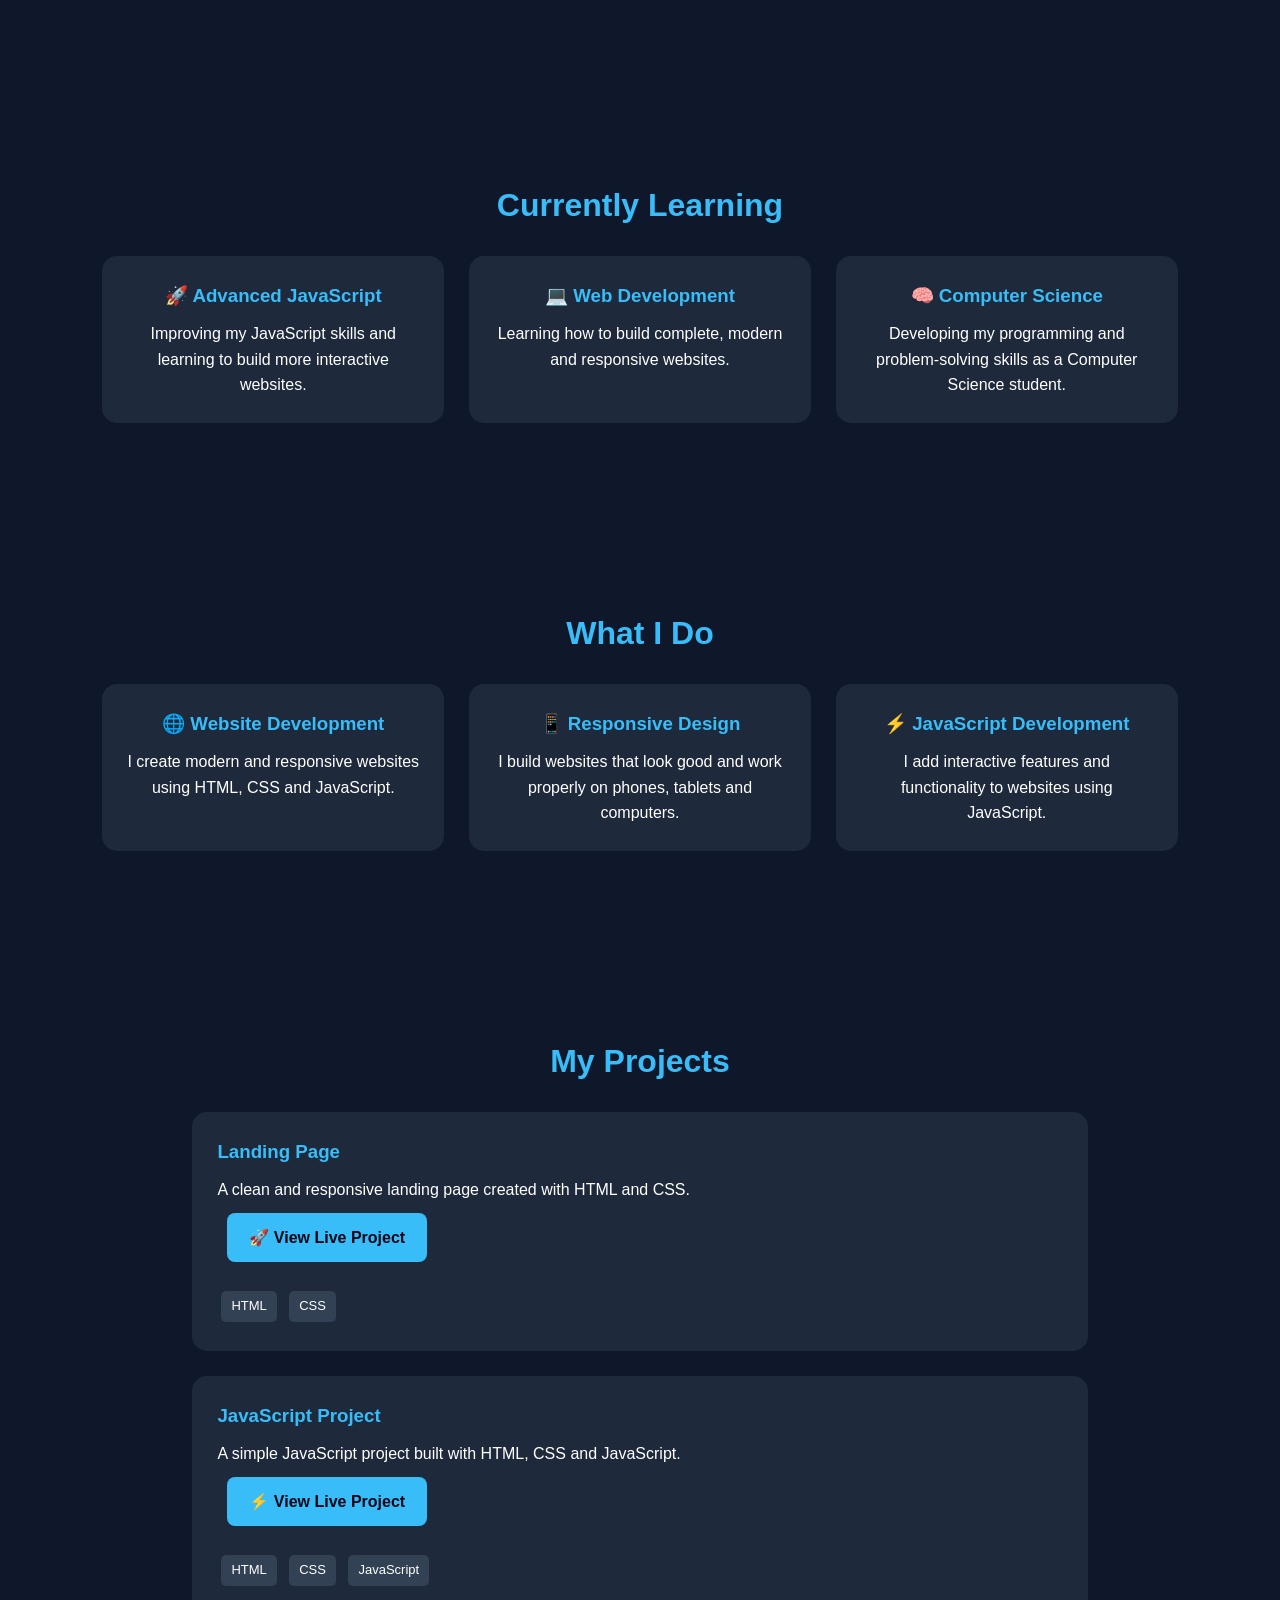
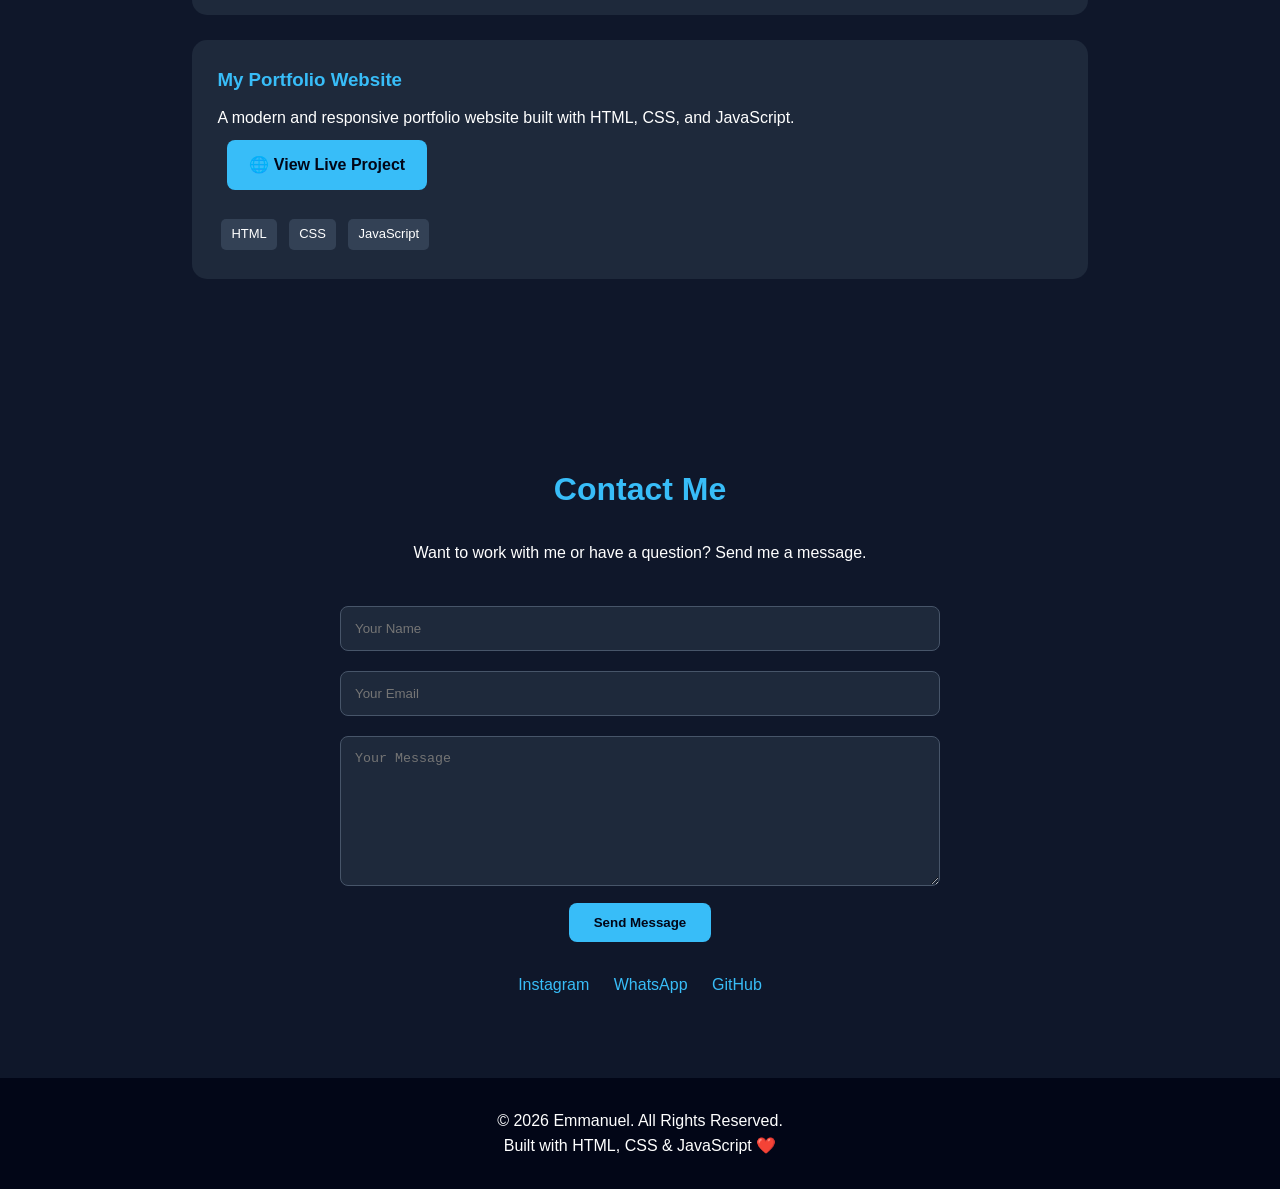
==== commit c79f522a: "Update project link text to 'View Live Project'" ====
--- a/index.html
+++ b/index.html
@@ -203,9 +203,7 @@
             CSS, and JavaScript.
         </p>
 
-        <a href="index.html" class="project-button">
-            View Project
-        </a>
+        <a href="index.html" class="project-button">🌐 View Live Project</a>
 
         <div class="project-tags">
             <span>HTML</span>
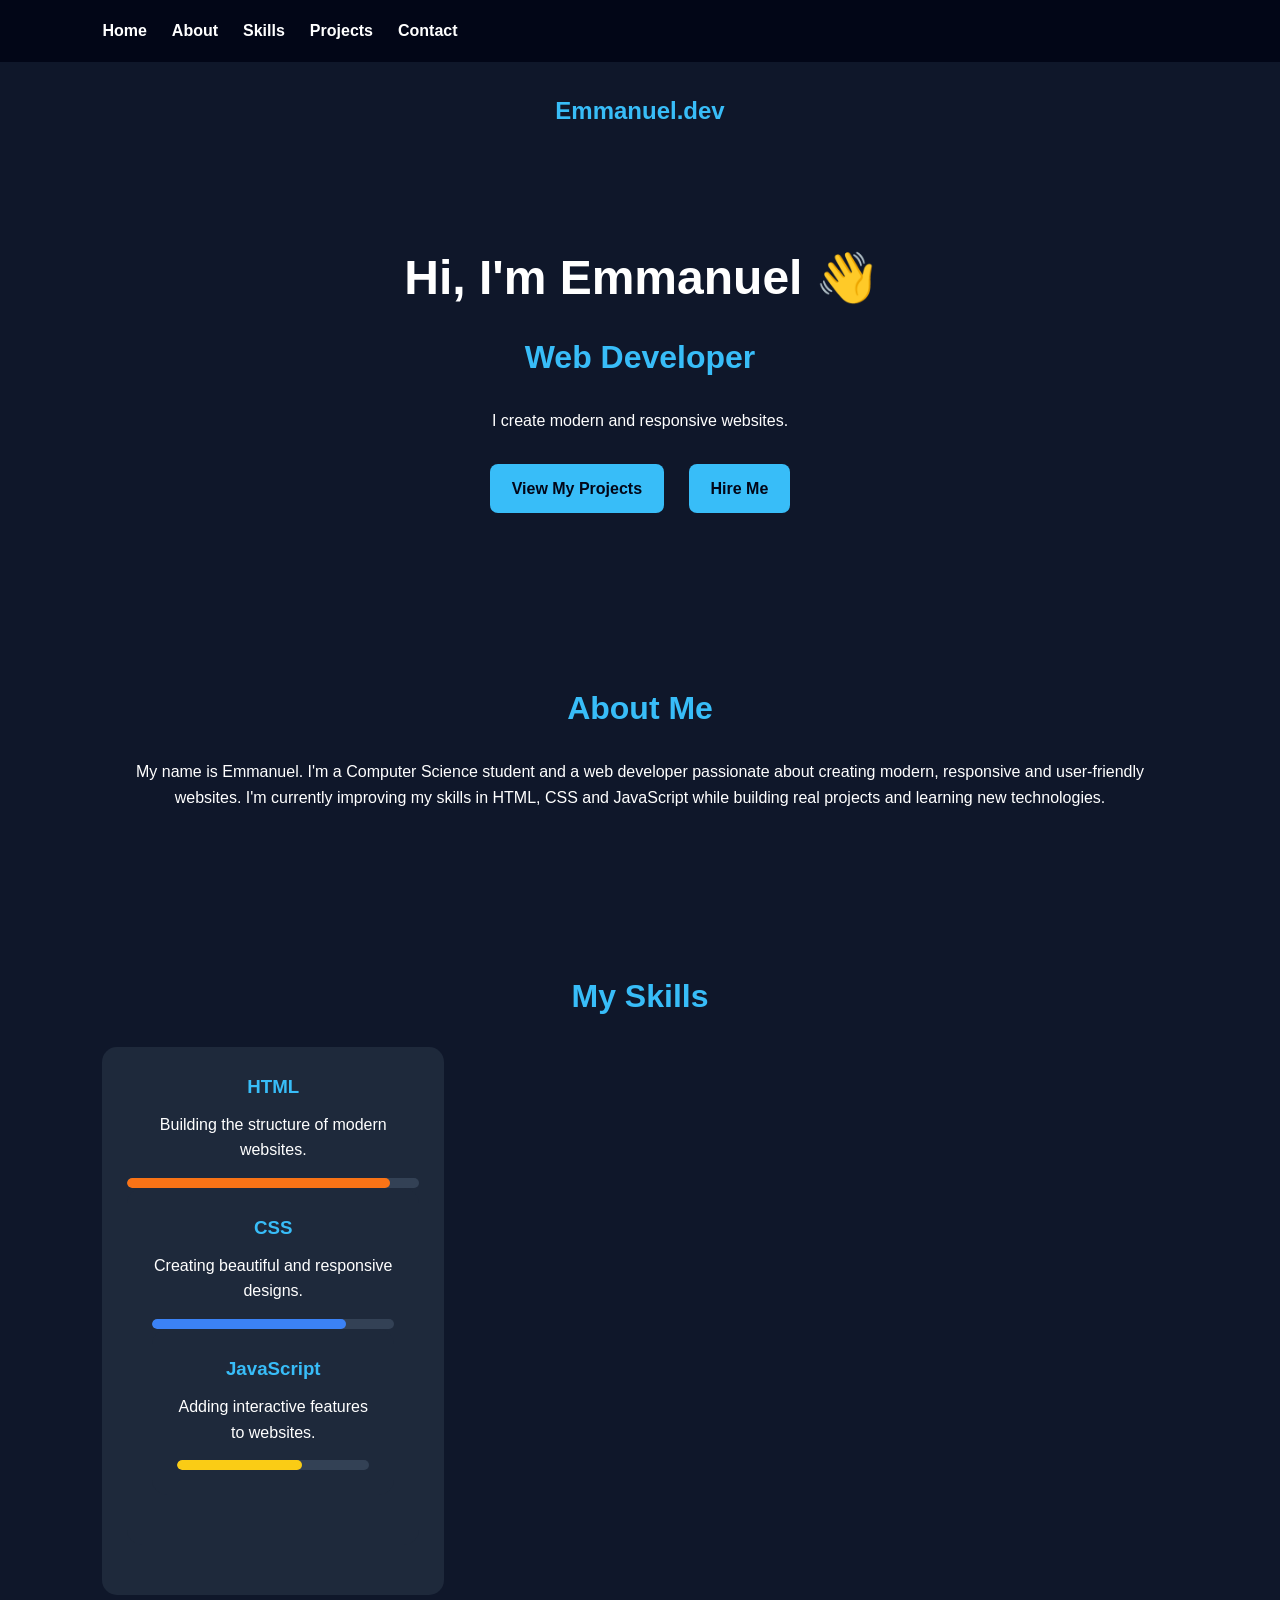
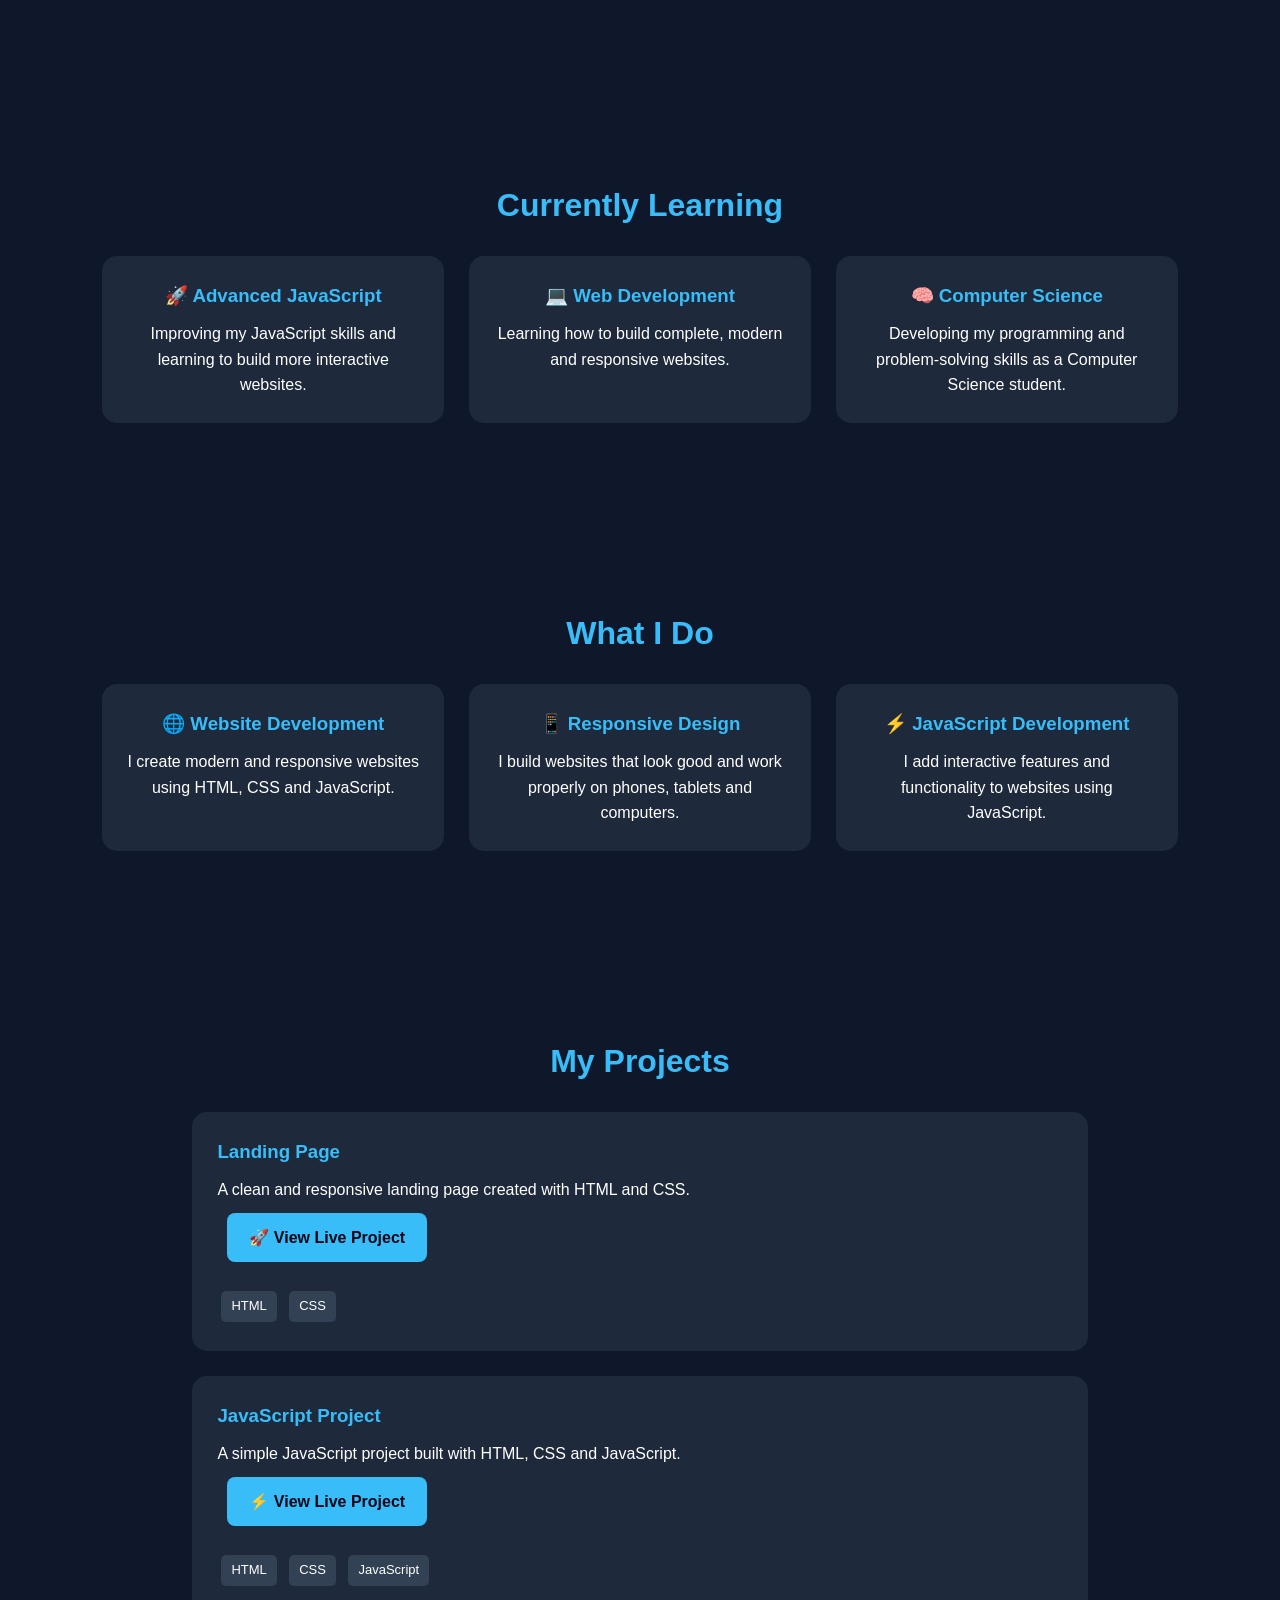
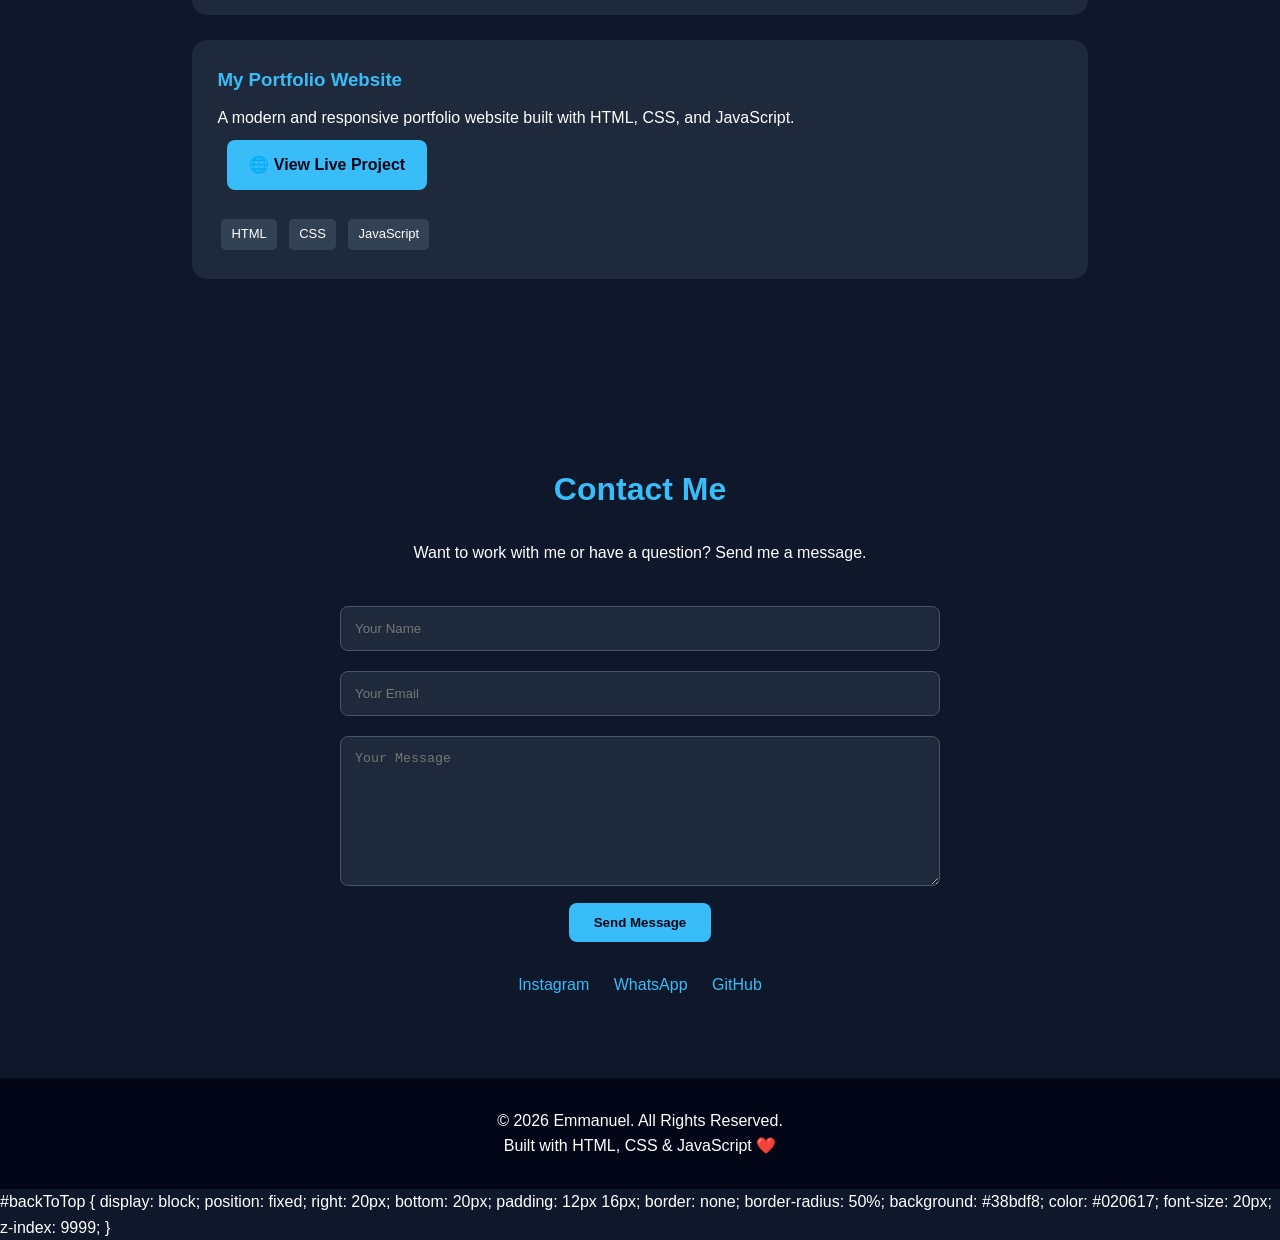
==== commit b40cc4d7: "Add CSS styles for back to top button" ====
--- a/index.html
+++ b/index.html
@@ -293,6 +293,18 @@
 </footer>
 
 <button id="backToTop">↑</button>
-
+#backToTop {
+    display: block;
+    position: fixed;
+    right: 20px;
+    bottom: 20px;
+    padding: 12px 16px;
+    border: none;
+    border-radius: 50%;
+    background: #38bdf8;
+    color: #020617;
+    font-size: 20px;
+    z-index: 9999;
+}
 </body>
 </html>
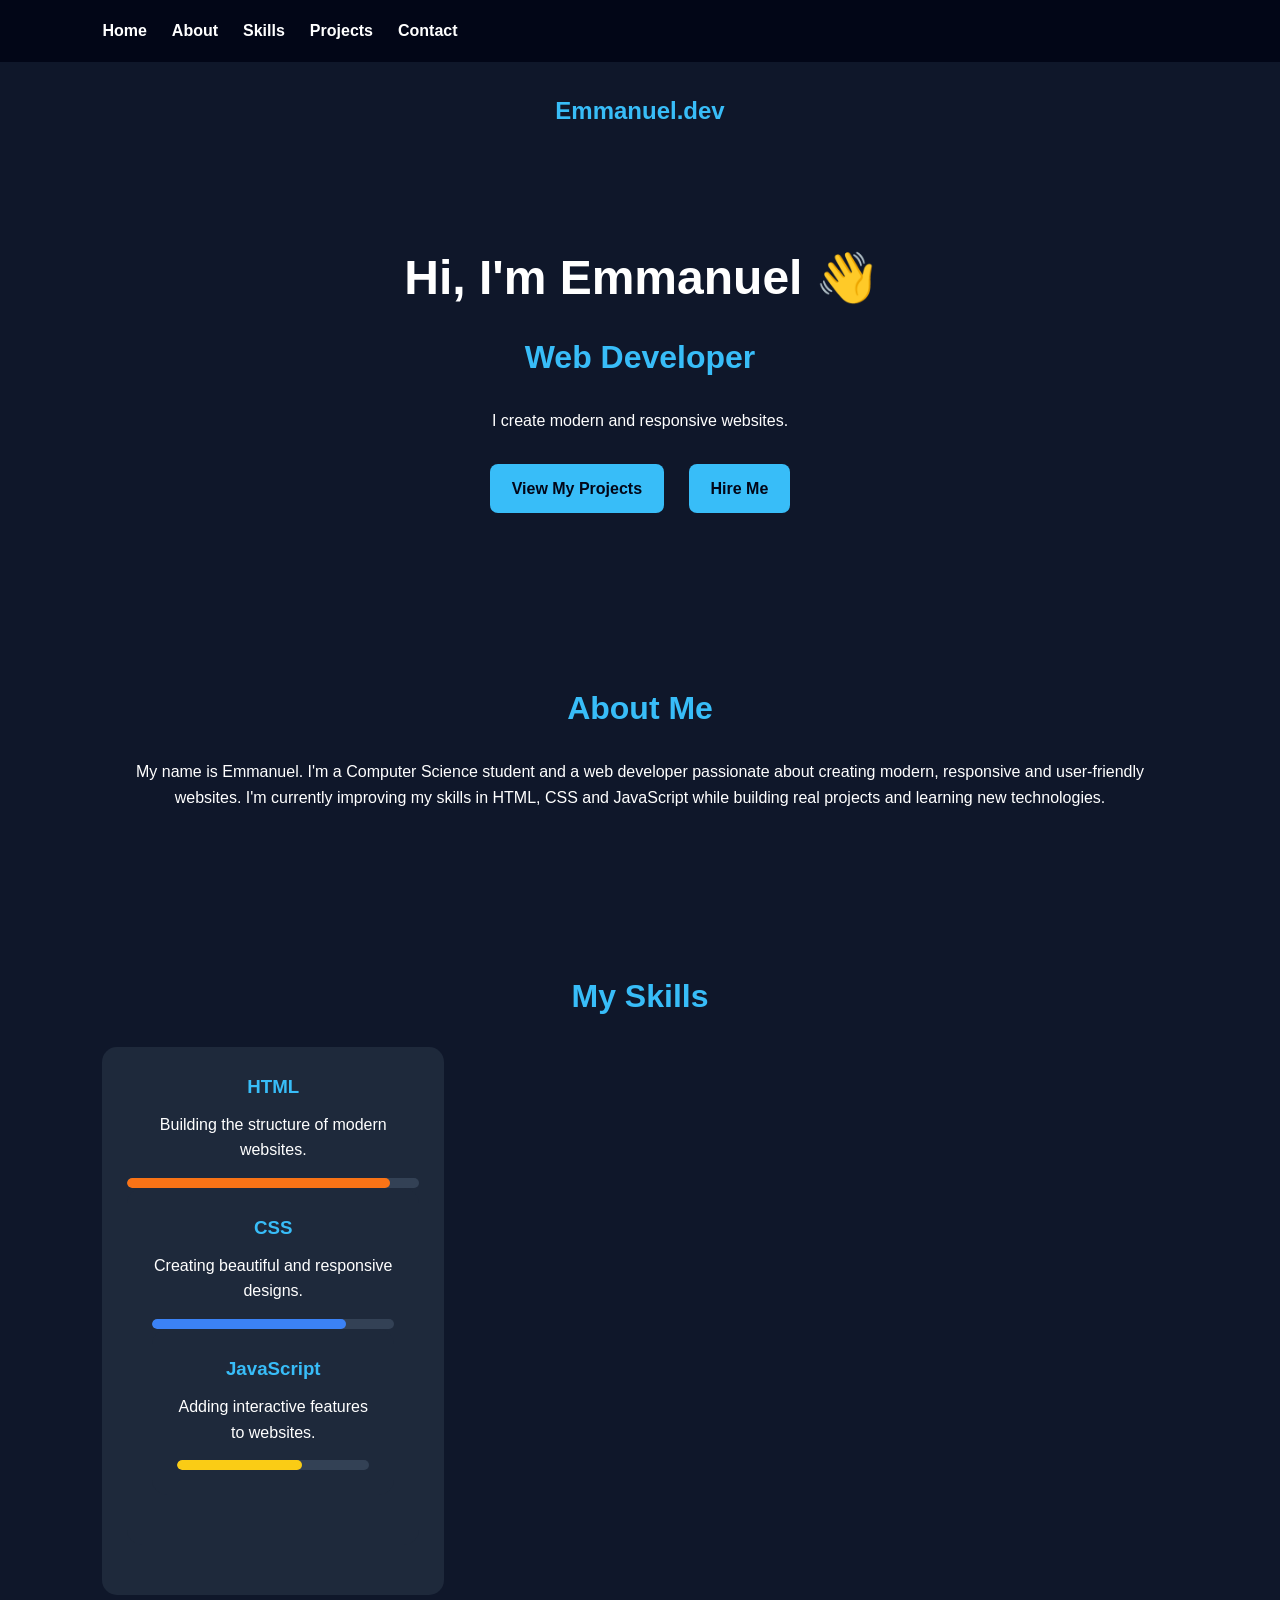
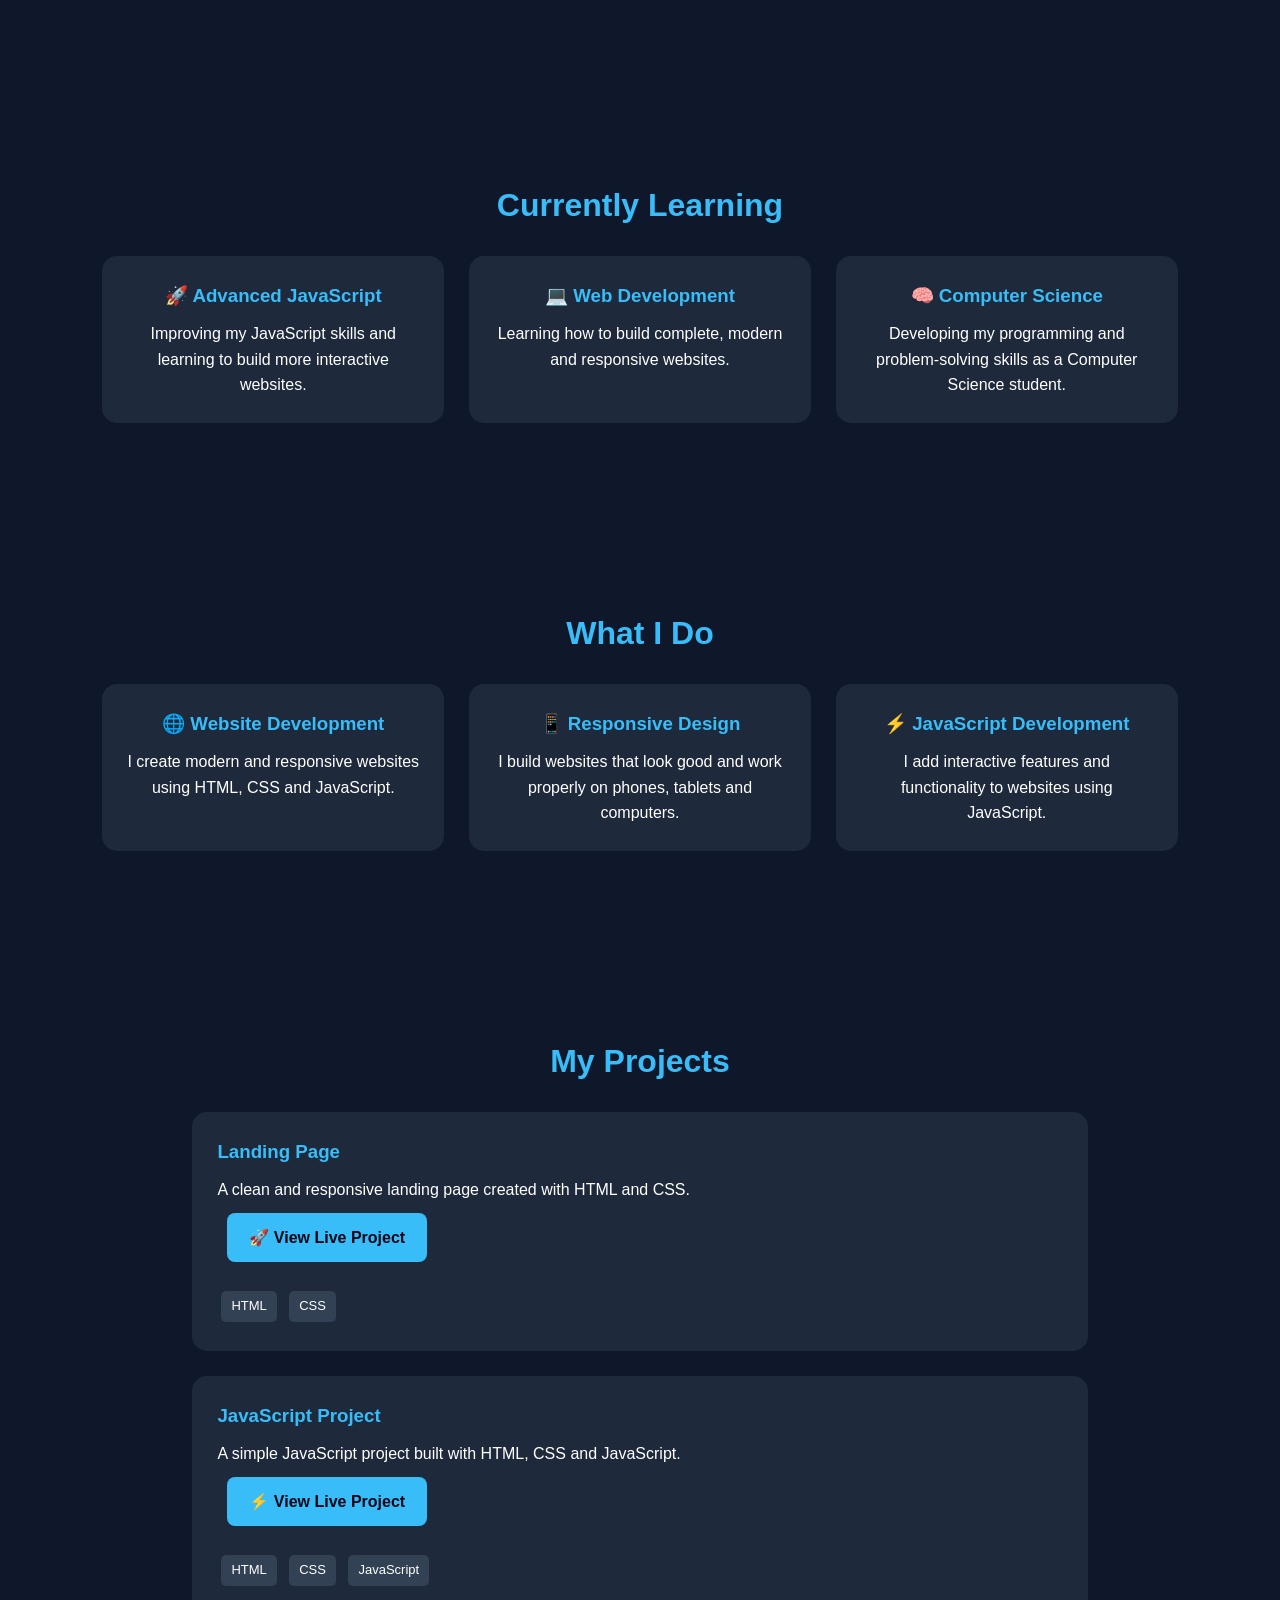
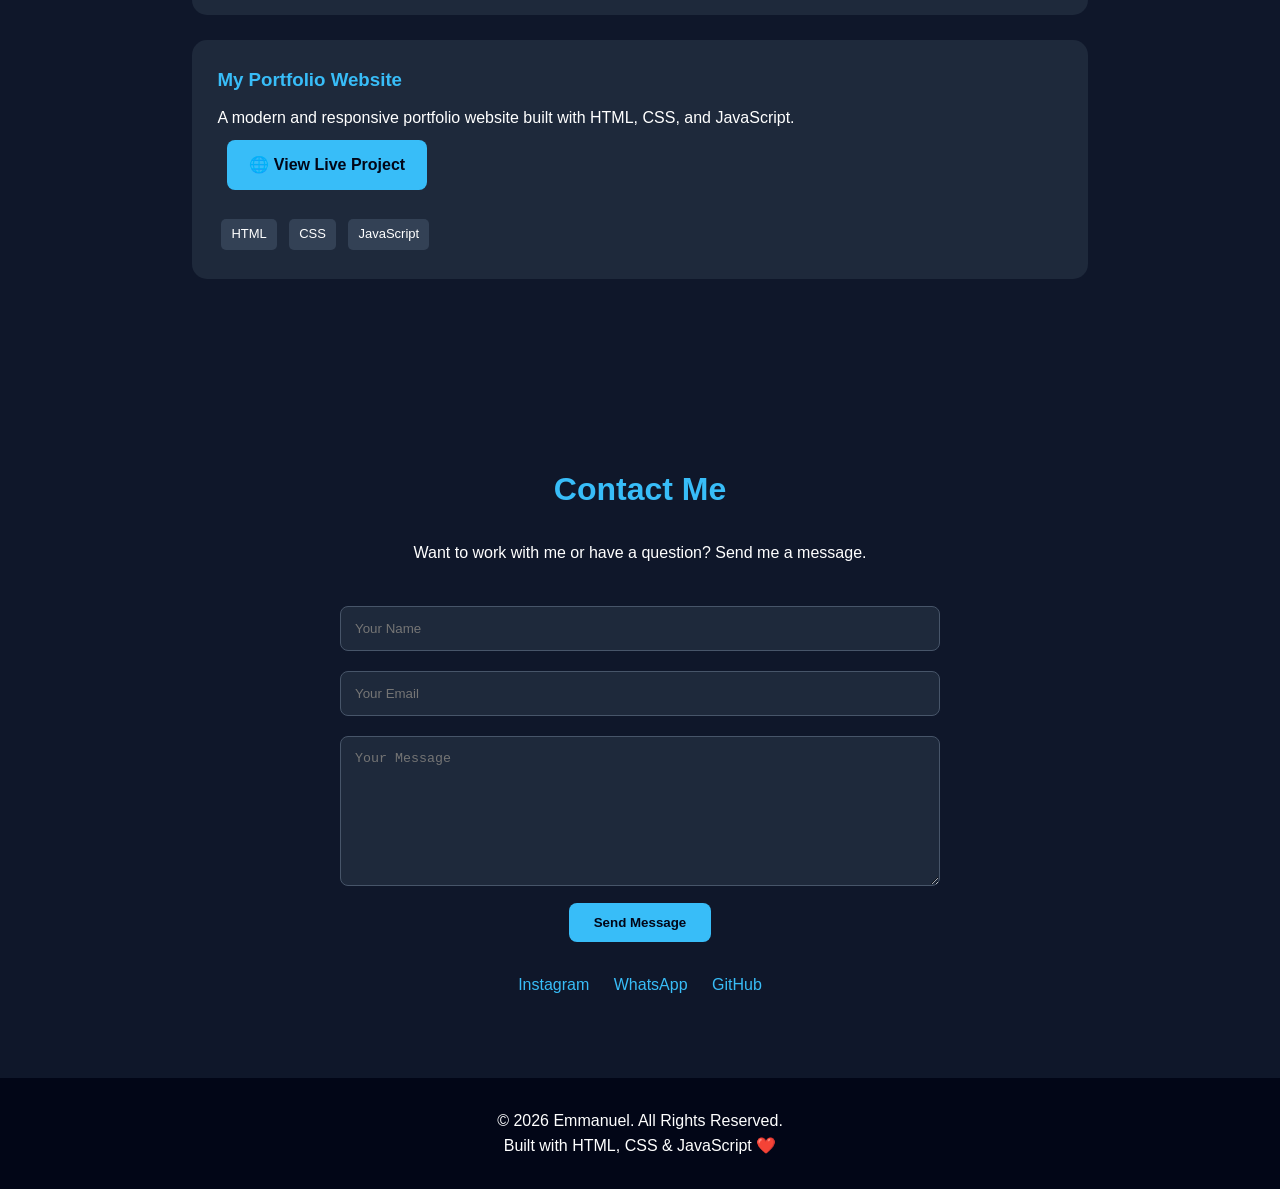
==== commit 65547651: "Remove back-to-top button styles from index.html Removed CSS styles for the back-to-top button." ====
--- a/index.html
+++ b/index.html
@@ -293,18 +293,6 @@
 </footer>
 
 <button id="backToTop">↑</button>
-#backToTop {
-    display: block;
-    position: fixed;
-    right: 20px;
-    bottom: 20px;
-    padding: 12px 16px;
-    border: none;
-    border-radius: 50%;
-    background: #38bdf8;
-    color: #020617;
-    font-size: 20px;
-    z-index: 9999;
-}
+
 </body>
 </html>
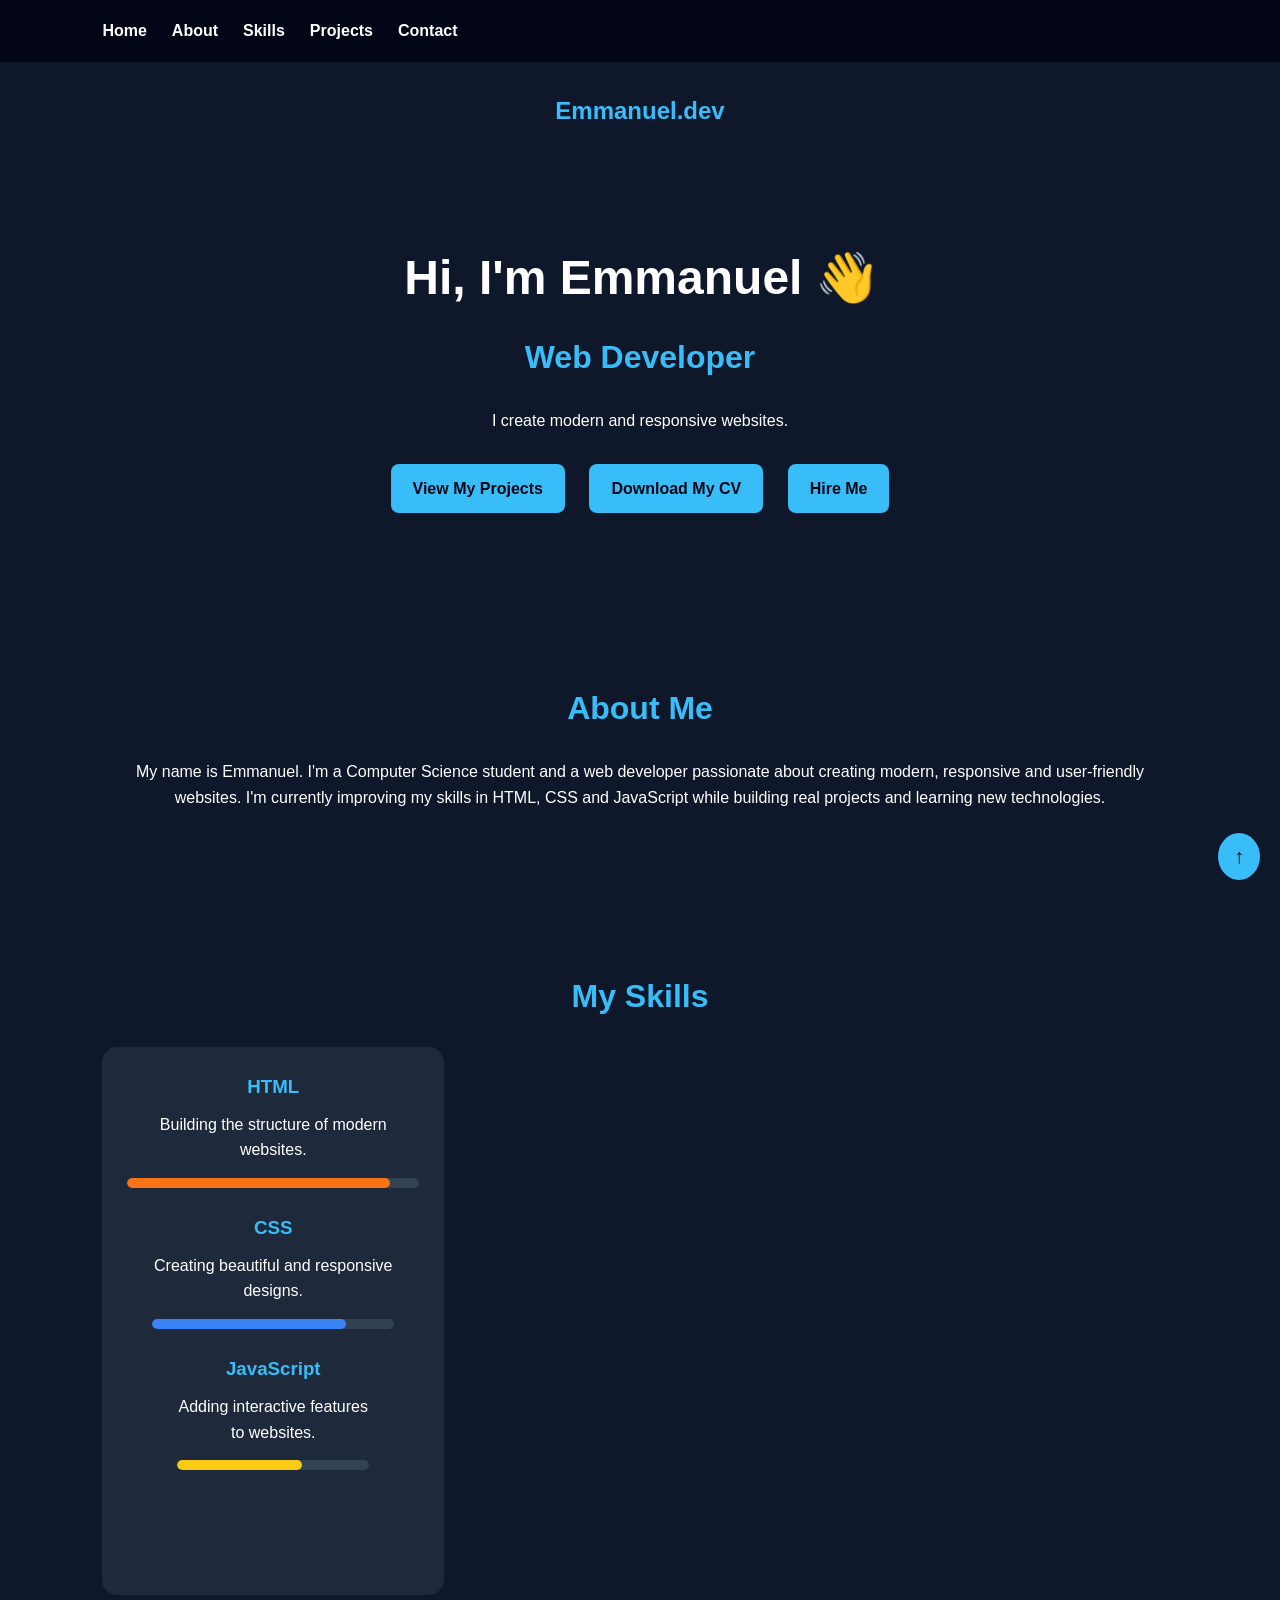
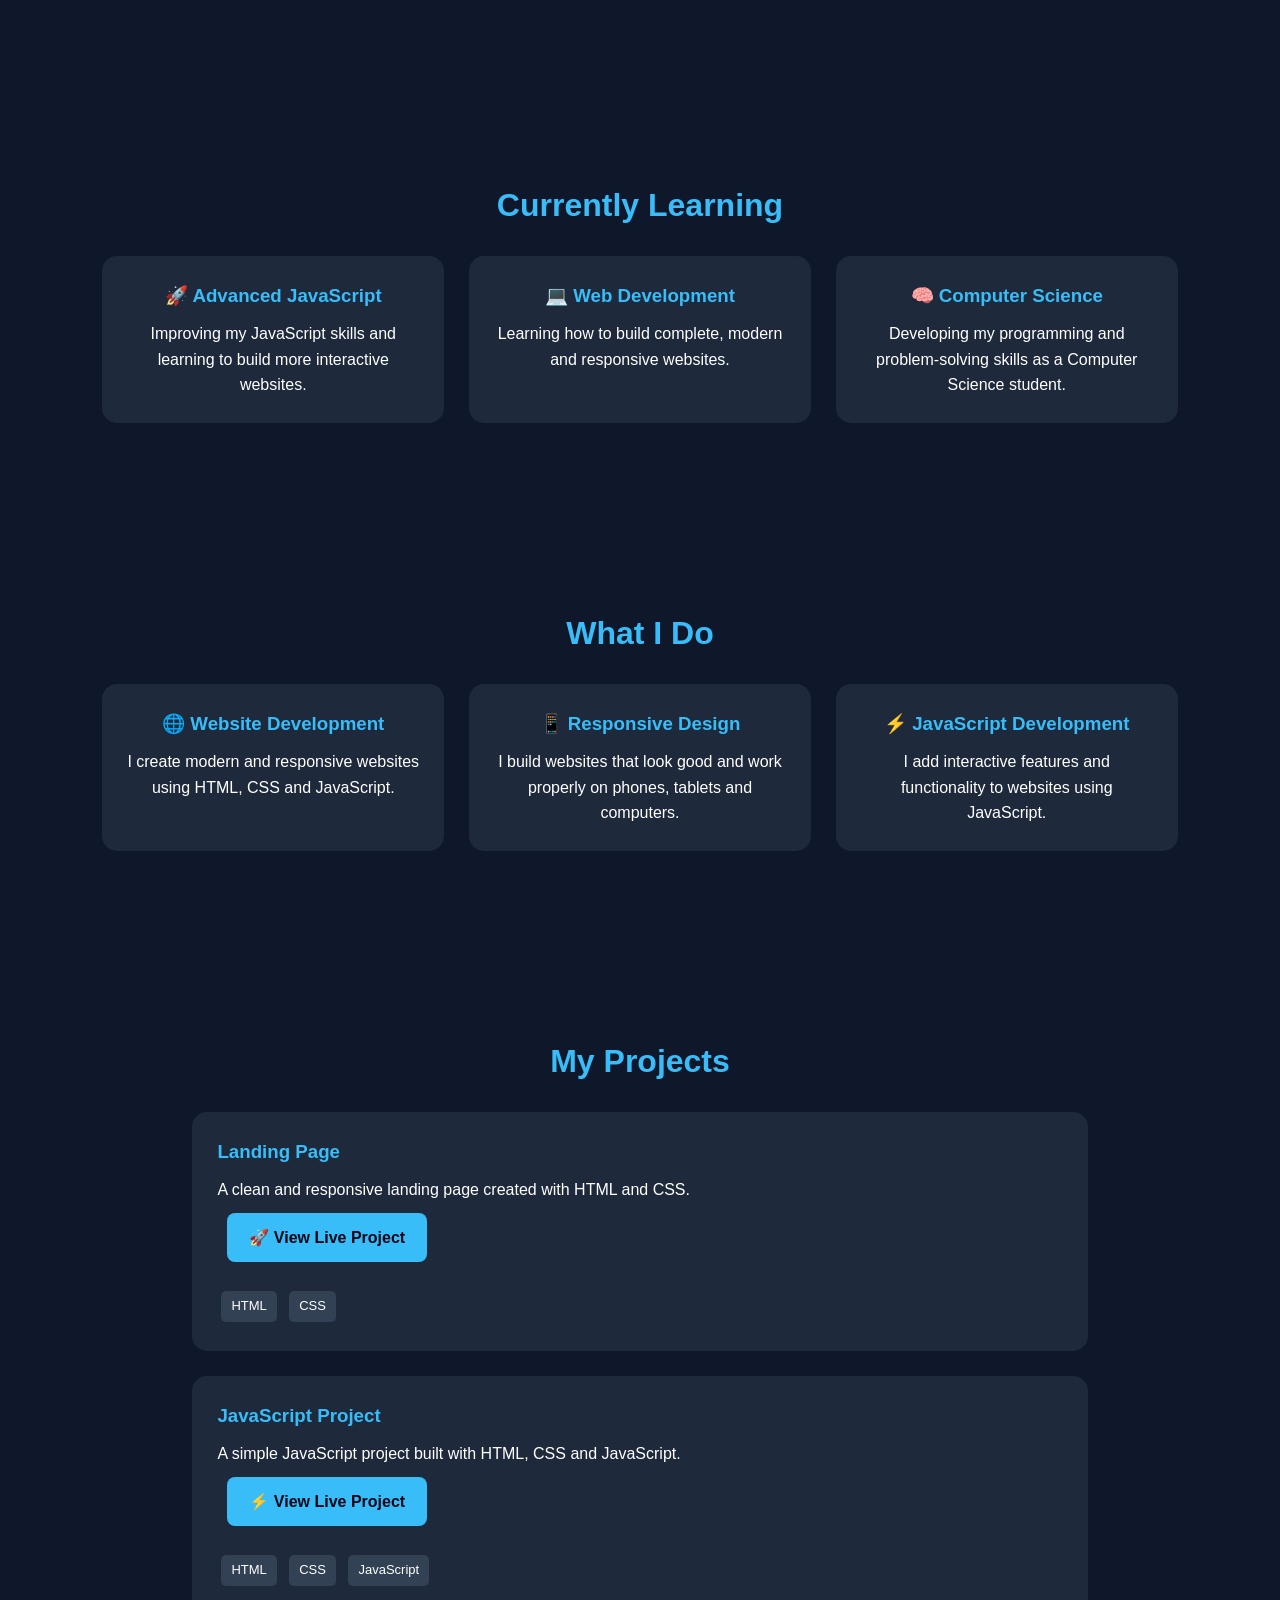
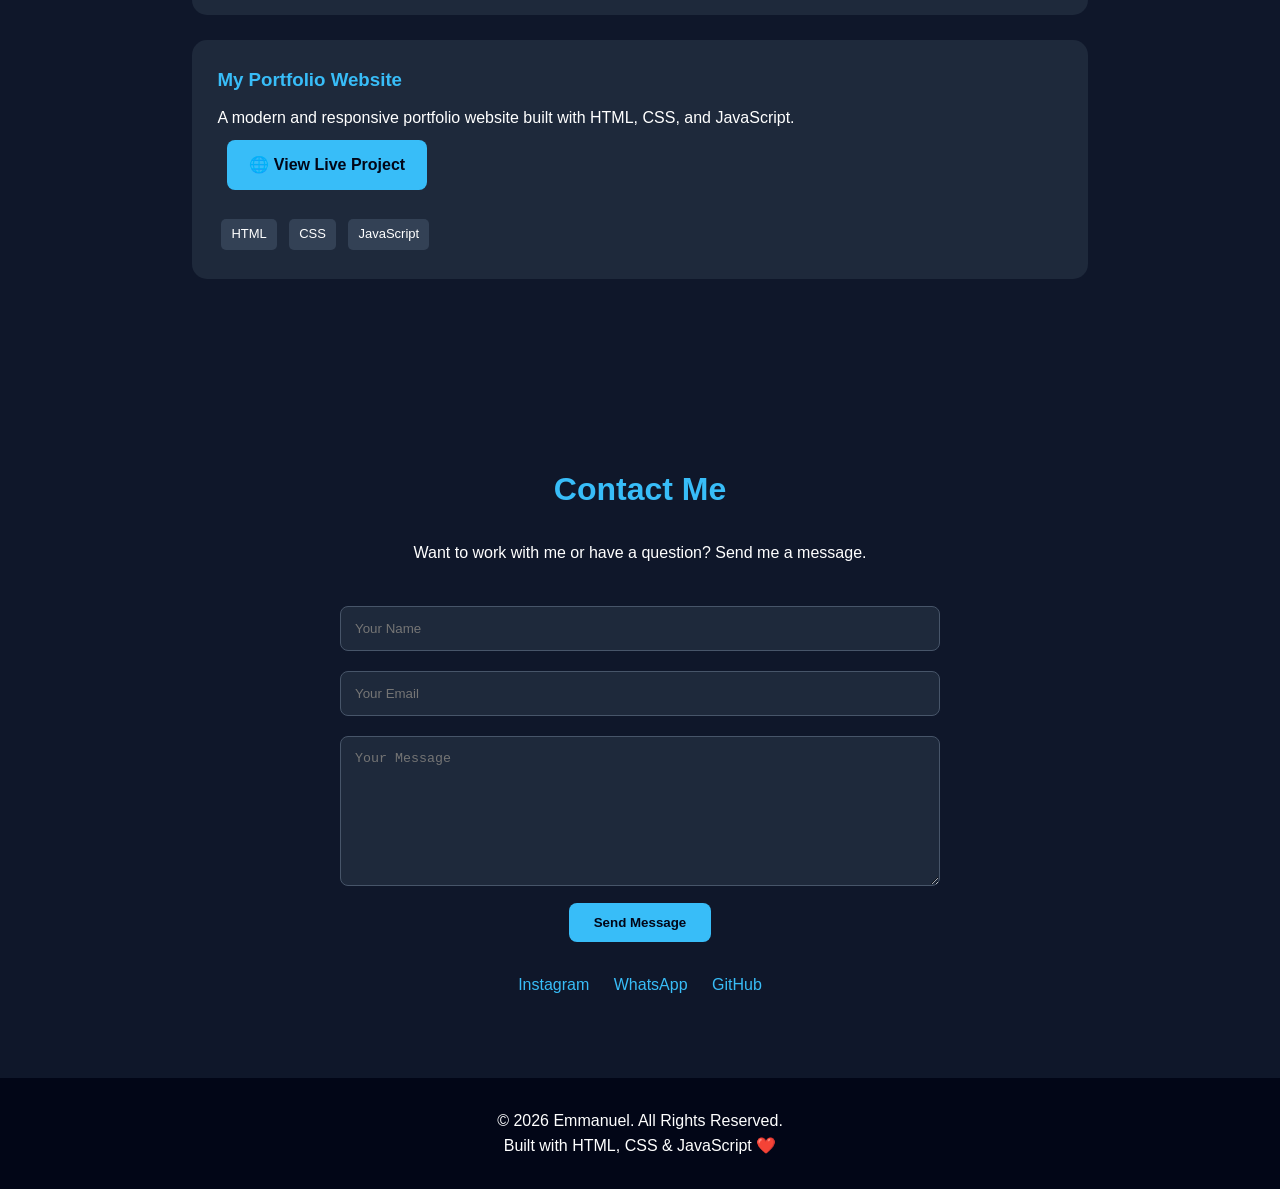
==== commit 5cbc7764: "Add download link for CV in index.html" ====
--- a/index.html
+++ b/index.html
@@ -37,6 +37,7 @@
     </p>
 
     <a href="#projects" class="button">View My Projects</a>
+    <a href="Emmanuel_Odedokun_CV.pdf" class="button" download>Download My CV</a>
     <a href="#contact" class="button">Hire Me</a>
 
 </section>
--- a/Style.css
+++ b/Style.css
@@ -289,3 +289,16 @@
         padding: 60px 5%;
     }
 }
+#backToTop {
+    display: block !important;
+    position: fixed;
+    right: 20px;
+    bottom: 20px;
+    padding: 12px 16px;
+    border: none;
+    border-radius: 50%;
+    background: #38bdf8;
+    color: #020617;
+    font-size: 20px;
+    z-index: 9999;
+}
